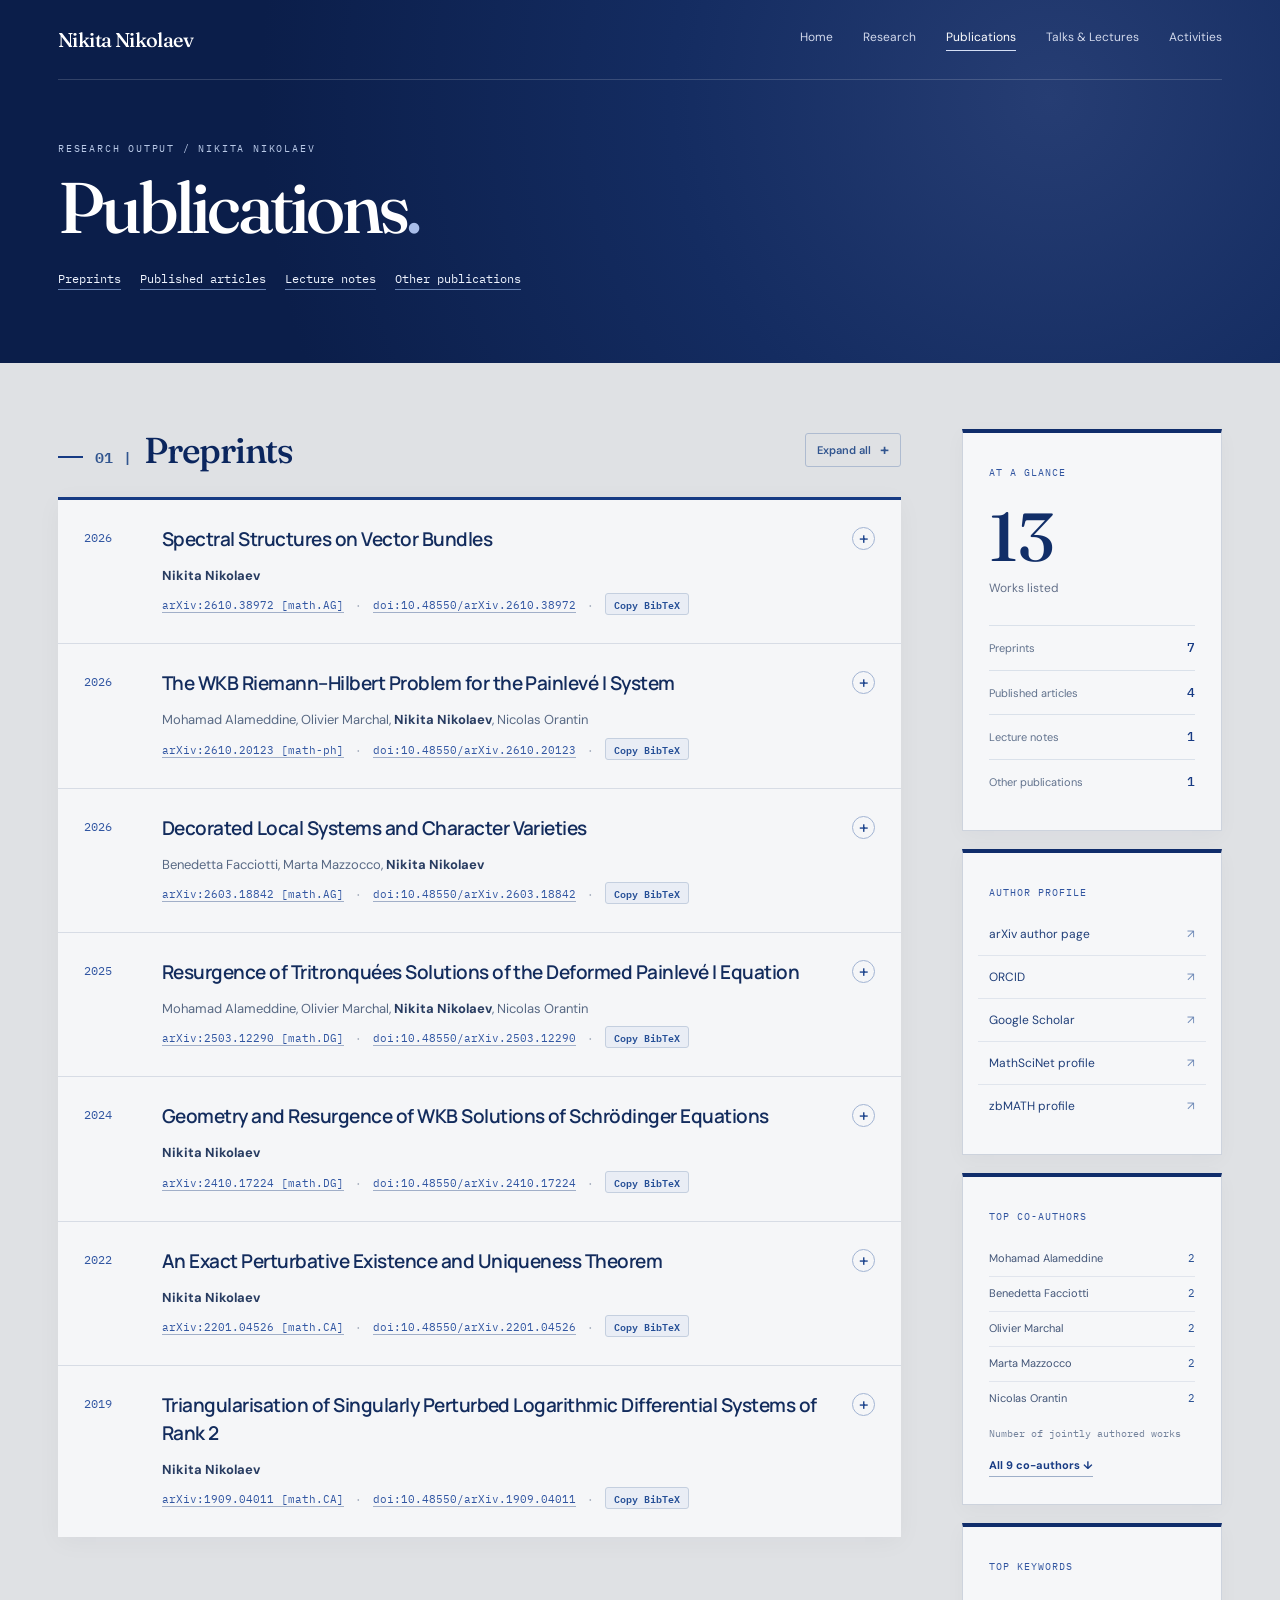
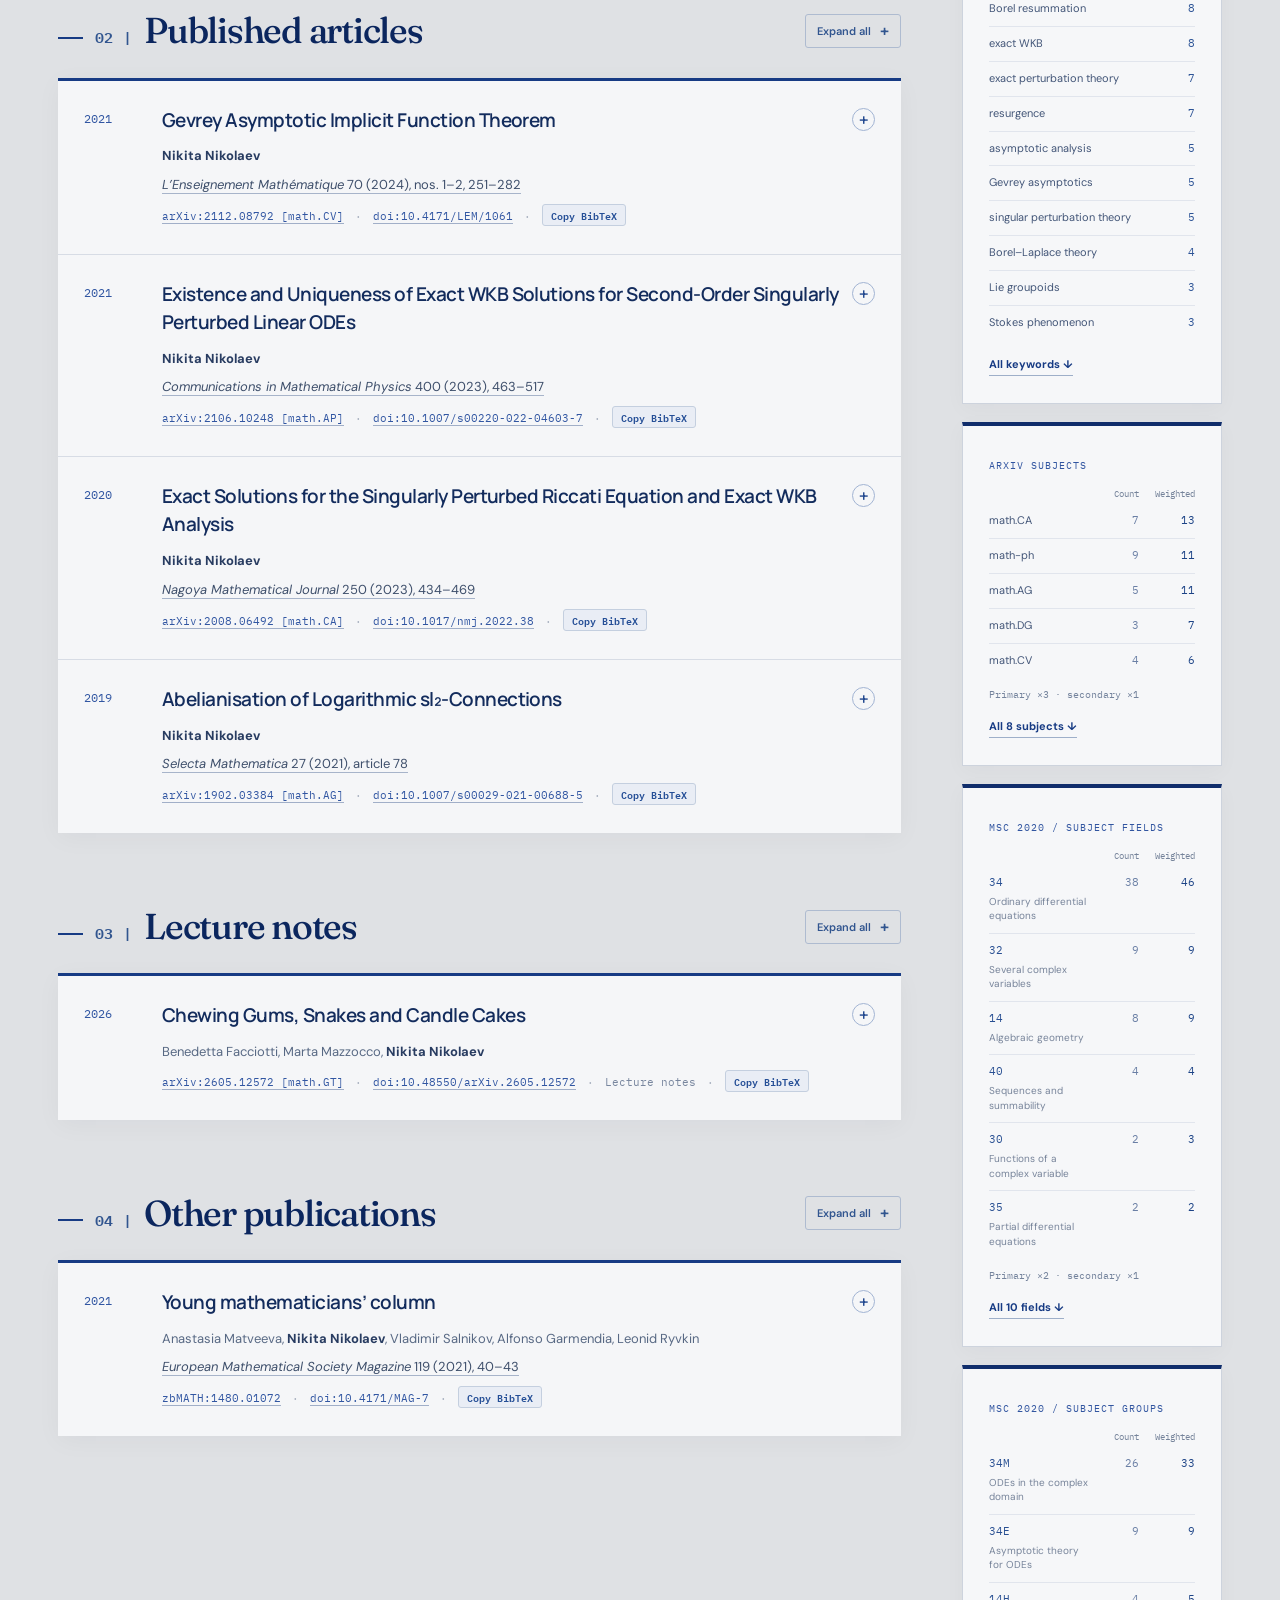
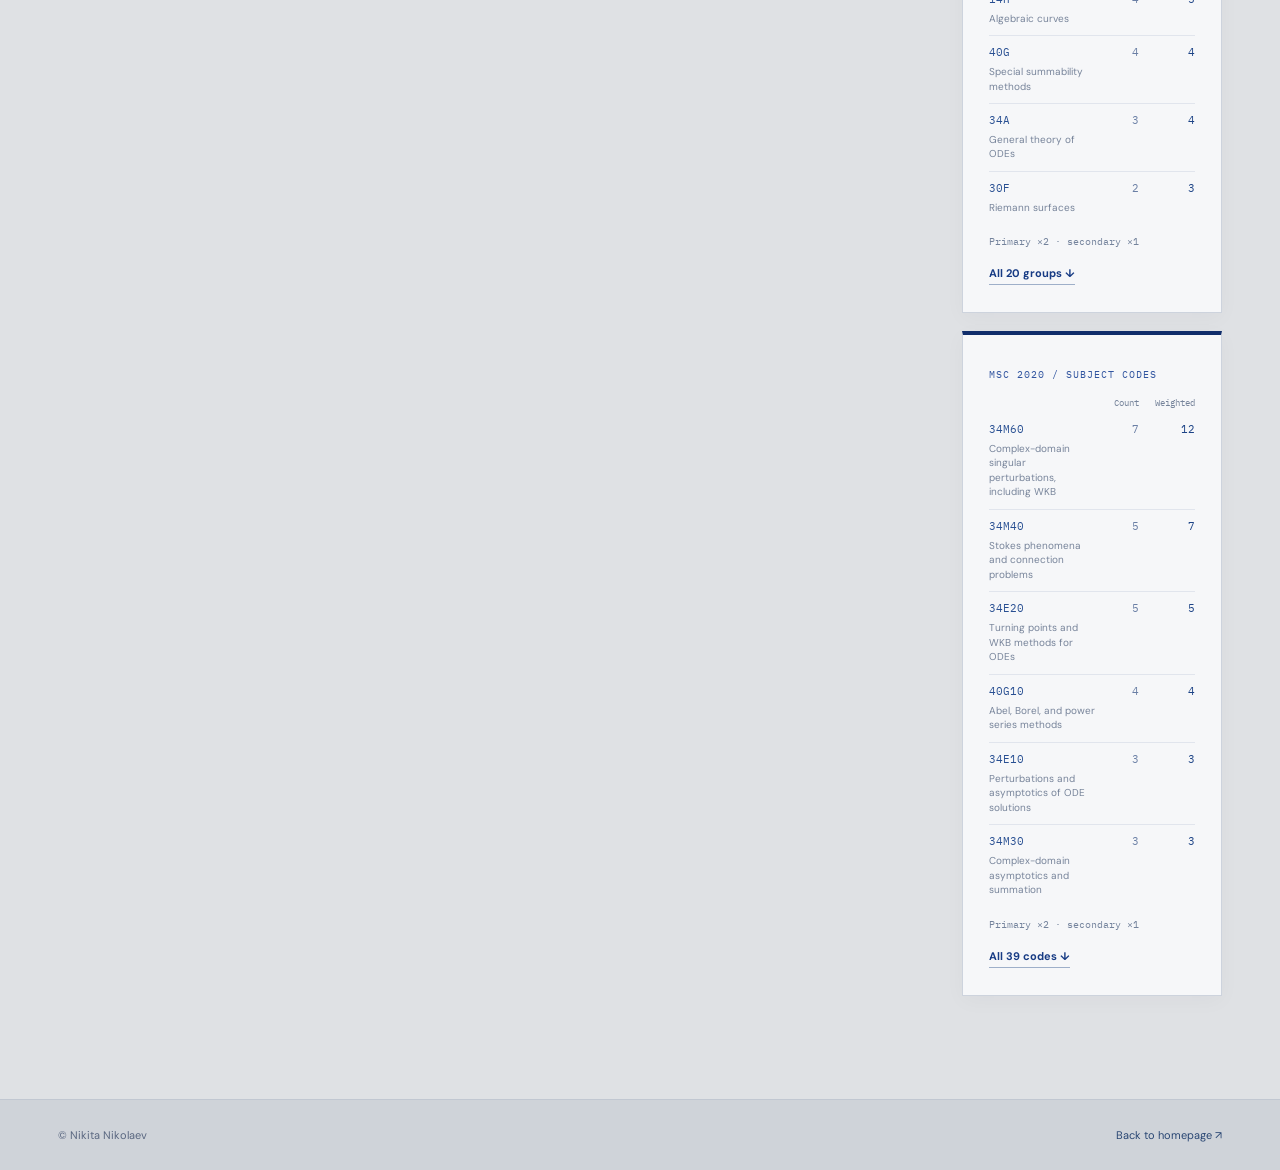
==== publications.html @ dee27b9a "Publish academic website" ====
<!doctype html>
<html lang="en">
<head>
  <meta charset="utf-8">
  <meta name="viewport" content="width=device-width, initial-scale=1">
  <meta name="color-scheme" content="light">
  <title>Publications — Nikita Nikolaev</title>
  <meta name="description" content="Published articles, research preprints, and lecture notes by Nikita Nikolaev, mathematician at the University of Edinburgh.">
  <link rel="preconnect" href="https://fonts.googleapis.com">
  <link rel="preconnect" href="https://fonts.gstatic.com" crossorigin>
  <link href="https://fonts.googleapis.com/css2?family=DM+Sans:wght@400;500;600;700&family=Fraunces:opsz,wght@9..144,400;9..144,500;9..144,600&family=IBM+Plex+Mono:wght@400;500;700&family=Manrope:wght@400;500;600;700;800&display=swap" rel="stylesheet">
  <link rel="stylesheet" href="style.css">
</head>
<body>
  <main class="concept hybrid">
    <div class="d-top">
      <div class="d-container">
        <header class="d-header">
          <a class="d-wordmark" href="index.html">Nikita Nikolaev</a>
          <nav aria-label="Main navigation">
            <a href="index.html">Home</a>
            <a href="research.html">Research</a>
            <a href="publications.html" aria-current="page">Publications</a>
            <a href="talks.html">Talks &amp; Lectures</a>
            <a href="activities.html">Activities</a>
          </nav>
        </header>
        <section class="d-page-hero" aria-labelledby="pub-title">
          <p class="d-overline">RESEARCH OUTPUT / NIKITA NIKOLAEV</p>
          <h1 id="pub-title">Publications<span class="d-period">.</span></h1>
          <nav class="d-pub-toc" aria-label="Publications page contents">
            <a href="#preprints">Preprints</a>
            <a href="#journal-articles">Published articles</a>
            <a href="#lecture-notes">Lecture notes</a>
            <a href="#other-publications">Other publications</a>
          </nav>
        </section>
      </div>
    </div>

    <div class="d-container d-pub-layout">
      <div class="d-pub-main">
        <section class="d-pub-section" id="preprints" aria-labelledby="preprints-title">
          <div class="d-pub-heading-row"><h2 class="d-section-label d-title-label" id="preprints-title"><span class="d-title-index">01 |</span><span class="d-title-name">Preprints</span></h2><button type="button" class="d-pub-expand-all" aria-expanded="false">Expand all <span aria-hidden="true">+</span></button></div>
          <div class="d-pub-list">
            <article class="d-pub-entry">
              <time datetime="2026">2026</time>
              <div>
                <h3><button type="button" class="d-pub-title-toggle" aria-expanded="false" aria-controls="pub-2610-38972">Spectral Structures on Vector Bundles <span class="d-pub-toggle-icon" aria-hidden="true">+</span></button></h3>
                <p class="d-pub-authors"><strong>Nikita Nikolaev</strong></p>
                <p class="d-pub-meta"><a href="https://arxiv.org/abs/2610.38972" target="_blank" rel="noopener noreferrer">arXiv:2610.38972 [math.AG]</a> <span class="d-pub-sep">·</span> <a href="https://doi.org/10.48550/arXiv.2610.38972" target="_blank" rel="noopener noreferrer">doi:10.48550/arXiv.2610.38972</a></p>
                <div class="d-pub-disclosure-body" id="pub-2610-38972" hidden>
                  <p>This paper develops an intrinsic moduli theory of spectral structures on holomorphic vector bundles, relating them to pushforwards of line bundles along finite covers. It identifies their analytic moduli stack with a universal relative Picard stack and proves local existence of smooth spectral presentations in families. It also compares spectral structures with regular Higgs bundles and gives examples that do not arise from any Higgs field.</p>
                  <div class="d-pub-keywords"><span class="d-pub-keywords-label">Keywords</span>
                    <ul class="d-pub-keywords-list"><li>spectral structures</li><li>holomorphic vector bundles</li><li>spectral curves</li><li>spectral data</li><li>finite flat covers</li><li>spectral correspondence</li><li>Higgs bundles</li><li>analytic moduli stacks</li><li>relative Picard stacks</li><li>finite sheaf-module correspondence</li></ul>
                  </div>
                  <div class="d-pub-keywords d-pub-msc"><span class="d-pub-keywords-label">MSC 2020</span><ul class="d-pub-keywords-list d-pub-msc-list"><li>14H60</li><li>32G13</li><li>14D23</li><li>14H30</li><li>32L05</li><li>32C25</li></ul></div>
                </div>
              </div>
            </article>
            <article class="d-pub-entry">
              <time datetime="2026">2026</time>
              <div>
                <h3><button type="button" class="d-pub-title-toggle" aria-expanded="false" aria-controls="pub-2610-20123">The WKB Riemann–Hilbert Problem for the Painlevé I System <span class="d-pub-toggle-icon" aria-hidden="true">+</span></button></h3>
                <p class="d-pub-authors">Mohamad Alameddine, Olivier Marchal, <strong>Nikita Nikolaev</strong>, Nicolas Orantin</p>
                <p class="d-pub-meta"><a href="https://arxiv.org/abs/2610.20123" target="_blank" rel="noopener noreferrer">arXiv:2610.20123 [math-ph]</a> <span class="d-pub-sep">·</span> <a href="https://doi.org/10.48550/arXiv.2610.20123" target="_blank" rel="noopener noreferrer">doi:10.48550/arXiv.2610.20123</a></p>
                <div class="d-pub-disclosure-body" id="pub-2610-20123" hidden>
                  <p>This paper constructs exact WKB solutions for the Painlevé I system and uses them to solve its direct monodromy problem and formulate a normalised Riemann–Hilbert problem. The resulting Borel-summed solutions are identified with the five rotated tritronquée solutions.</p>
                  <div class="d-pub-keywords"><span class="d-pub-keywords-label">Keywords</span>
                    <ul class="d-pub-keywords-list"><li>Exact WKB method</li><li>Painlevé equations</li><li>Borel resummation</li><li>isomonodromic deformations</li><li>Stokes phenomenon</li><li>Riemann–Hilbert problems</li></ul>
                  </div>
                  <div class="d-pub-keywords d-pub-msc"><span class="d-pub-keywords-label">MSC 2020</span><ul class="d-pub-keywords-list d-pub-msc-list"><li>34M40</li><li>34M55</li><li>34M60</li><li>34M56</li><li>35Q15</li><li>34M30</li></ul></div>
                </div>
              </div>
            </article>
            <article class="d-pub-entry">
              <time datetime="2026">2026</time>
              <div>
                <h3><button type="button" class="d-pub-title-toggle" aria-expanded="false" aria-controls="pub-2603-18842">Decorated Local Systems and Character Varieties <span class="d-pub-toggle-icon" aria-hidden="true">+</span></button></h3>
                <p class="d-pub-authors">Benedetta Facciotti, Marta Mazzocco, <strong>Nikita Nikolaev</strong></p>
                <p class="d-pub-meta"><a href="https://arxiv.org/abs/2603.18842" target="_blank" rel="noopener noreferrer">arXiv:2603.18842 [math.AG]</a> <span class="d-pub-sep">·</span> <a href="https://doi.org/10.48550/arXiv.2603.18842" target="_blank" rel="noopener noreferrer">doi:10.48550/arXiv.2603.18842</a></p>
                <div class="d-pub-disclosure-body" id="pub-2603-18842" hidden>
                  <p>The authors develop a categorical framework for decorated Betti moduli spaces, including boundary markings that encode irregular singularities. The framework is designed to clarify the relationship between descriptions using local systems, groupoid representations, character varieties, and monodromy data.</p>
                  <div class="d-pub-keywords"><span class="d-pub-keywords-label">Keywords</span>
                    <ul class="d-pub-keywords-list"><li>local systems</li><li>character varieties</li><li>moduli spaces</li><li>groupoids</li><li>Lie groupoids</li><li>marked surfaces</li><li>filtered local systems</li><li>framed local systems</li><li>decorated local systems</li><li>flag variety</li><li>representation variety</li><li>holonomy</li><li>monodromy</li></ul>
                  </div>
                  <div class="d-pub-keywords d-pub-msc"><span class="d-pub-keywords-label">MSC 2020</span><ul class="d-pub-keywords-list d-pub-msc-list"><li>34M40</li><li>32G34</li><li>14D20</li><li>14D23</li><li>14H30</li><li>32S40</li></ul></div>
                </div>
              </div>
            </article>
            <article class="d-pub-entry">
              <time datetime="2025">2025</time>
              <div>
                <h3><button type="button" class="d-pub-title-toggle" aria-expanded="false" aria-controls="pub-2503-12290">Resurgence of Tritronquées Solutions of the Deformed Painlevé I Equation <span class="d-pub-toggle-icon" aria-hidden="true">+</span></button></h3>
                <p class="d-pub-authors">Mohamad Alameddine, Olivier Marchal, <strong>Nikita Nikolaev</strong>, Nicolas Orantin</p>
                <p class="d-pub-meta"><a href="https://arxiv.org/abs/2503.12290" target="_blank" rel="noopener noreferrer">arXiv:2503.12290 [math.DG]</a> <span class="d-pub-sep">·</span> <a href="https://doi.org/10.48550/arXiv.2503.12290" target="_blank" rel="noopener noreferrer">doi:10.48550/arXiv.2503.12290</a></p>
                <div class="d-pub-disclosure-body" id="pub-2503-12290" hidden>
                  <p>This work proves that the formal perturbative solution of the deformed Painlevé I equation is resurgent. It describes the geometry of the associated Borel transform through a surface related to the Fermat quintic, revealing the locations of its Borel singularities and Stokes directions.</p>
                  <div class="d-pub-keywords"><span class="d-pub-keywords-label">Keywords</span>
                    <ul class="d-pub-keywords-list"><li>Painlevé equations</li><li>Borel resummation</li><li>Stokes phenomenon</li><li>analytic continuation</li><li>complex flows</li><li>Lie groupoids</li><li>resurgence</li><li>exact asymptotics</li><li>exact perturbation theory</li></ul>
                  </div>
                  <div class="d-pub-keywords d-pub-msc"><span class="d-pub-keywords-label">MSC 2020</span><ul class="d-pub-keywords-list d-pub-msc-list"><li>34A26</li><li>34M40</li><li>34M55</li><li>34M04</li><li>34M25</li></ul></div>
                </div>
              </div>
            </article>
            <article class="d-pub-entry">
              <time datetime="2024">2024</time>
              <div>
                <h3><button type="button" class="d-pub-title-toggle" aria-expanded="false" aria-controls="pub-2410-17224">Geometry and Resurgence of WKB Solutions of Schrödinger Equations <span class="d-pub-toggle-icon" aria-hidden="true">+</span></button></h3>
                <p class="d-pub-authors"><strong>Nikita Nikolaev</strong></p>
                <p class="d-pub-meta"><a href="https://arxiv.org/abs/2410.17224" target="_blank" rel="noopener noreferrer">arXiv:2410.17224 [math.DG]</a> <span class="d-pub-sep">·</span> <a href="https://doi.org/10.48550/arXiv.2410.17224" target="_blank" rel="noopener noreferrer">doi:10.48550/arXiv.2410.17224</a></p>
                <div class="d-pub-disclosure-body" id="pub-2410-17224" hidden>
                  <p>A geometric proof of the resurgence of formal WKB solutions to Schrödinger equations on Riemann surfaces. Using meromorphic vector-field flows, holomorphic Lie groupoids, and spectral curves, the paper describes the geometry of the Borel plane, its singularities, and Stokes rays.</p>
                  <div class="d-pub-keywords"><span class="d-pub-keywords-label">Keywords</span>
                    <ul class="d-pub-keywords-list"><li>resurgence</li><li>quantum resurgence</li><li>exact WKB method</li><li>exact perturbation theory</li><li>Borel resummation</li><li>Stokes phenomenon</li><li>spectral curves</li><li>quadratic differentials</li><li>complex flows</li><li>endless analytic continuation</li><li>Lie groupoids</li></ul>
                  </div>
                  <div class="d-pub-keywords d-pub-msc"><span class="d-pub-keywords-label">MSC 2020</span><ul class="d-pub-keywords-list d-pub-msc-list"><li>34M60</li><li>34M40</li><li>34M30</li><li>34M35</li><li>34E20</li><li>30F20</li><li>32M25</li><li>32S65</li></ul></div>
                </div>
              </div>
            </article>
            <article class="d-pub-entry">
              <time datetime="2022">2022</time>
              <div>
                <h3><button type="button" class="d-pub-title-toggle" aria-expanded="false" aria-controls="pub-2201-04526">An Exact Perturbative Existence and Uniqueness Theorem <span class="d-pub-toggle-icon" aria-hidden="true">+</span></button></h3>
                <p class="d-pub-authors"><strong>Nikita Nikolaev</strong></p>
                <p class="d-pub-meta"><a href="https://arxiv.org/abs/2201.04526" target="_blank" rel="noopener noreferrer">arXiv:2201.04526 [math.CA]</a> <span class="d-pub-sep">·</span> <a href="https://doi.org/10.48550/arXiv.2201.04526" target="_blank" rel="noopener noreferrer">doi:10.48550/arXiv.2201.04526</a></p>
                <div class="d-pub-disclosure-body" id="pub-2201-04526" hidden>
                  <p>An existence-and-uniqueness theorem for holomorphic solutions of singularly perturbed nonlinear differential systems with prescribed asymptotic expansions. Under a geometric condition on the linearisation, the exact solutions arise as Borel sums of formal perturbative series.</p>
                  <div class="d-pub-keywords"><span class="d-pub-keywords-label">Keywords</span>
                    <ul class="d-pub-keywords-list"><li>exact perturbation theory</li><li>singular perturbation theory</li><li>Borel resummation</li><li>Borel-Laplace theory</li><li>asymptotic analysis</li><li>Gevrey asymptotics</li><li>nonlinear ODEs</li><li>existence and uniqueness</li><li>nonlinear systems</li></ul>
                  </div>
                  <div class="d-pub-keywords d-pub-msc"><span class="d-pub-keywords-label">MSC 2020</span><ul class="d-pub-keywords-list d-pub-msc-list"><li>34M60</li><li>34M04</li><li>34M30</li><li>34E15</li><li>34E20</li><li>34A12</li><li>34A34</li></ul></div>
                </div>
              </div>
            </article>
            <article class="d-pub-entry">
              <time datetime="2019">2019</time>
              <div>
                <h3><button type="button" class="d-pub-title-toggle" aria-expanded="false" aria-controls="pub-1909-04011">Triangularisation of Singularly Perturbed Logarithmic Differential Systems of Rank 2 <span class="d-pub-toggle-icon" aria-hidden="true">+</span></button></h3>
                <p class="d-pub-authors"><strong>Nikita Nikolaev</strong></p>
                <p class="d-pub-meta"><a href="https://arxiv.org/abs/1909.04011" target="_blank" rel="noopener noreferrer">arXiv:1909.04011 [math.CA]</a> <span class="d-pub-sep">·</span> <a href="https://doi.org/10.48550/arXiv.1909.04011" target="_blank" rel="noopener noreferrer">doi:10.48550/arXiv.1909.04011</a></p>
                <div class="d-pub-disclosure-body" id="pub-1909-04011" hidden>
                  <p>The paper establishes an upper-triangular normal form for certain singularly perturbed rank-two logarithmic differential systems, using gauge transformations compatible with Gevrey asymptotics. It also constructs families of Levelt filtrations whose limits recover relevant eigenspace decompositions.</p>
                  <div class="d-pub-keywords"><span class="d-pub-keywords-label">Keywords</span>
                    <ul class="d-pub-keywords-list"><li>singular perturbation theory</li><li>exact perturbation theory</li><li>Borel summation</li><li>singular differential systems</li><li>ordinary differential equations</li><li>Levelt filtration</li><li>asymptotic analysis</li><li>Gevrey asymptotics</li><li>resurgence</li></ul>
                  </div>
                  <div class="d-pub-keywords d-pub-msc"><span class="d-pub-keywords-label">MSC 2020</span><ul class="d-pub-keywords-list d-pub-msc-list"><li>34M60</li><li>34E10</li><li>34E20</li><li>40G10</li></ul></div>
                </div>
              </div>
            </article>
          </div>
        </section>

        <section class="d-pub-section d-pub-journals" id="journal-articles" aria-labelledby="journal-title">
          <div class="d-pub-heading-row"><h2 class="d-section-label d-title-label" id="journal-title"><span class="d-title-index">02 |</span><span class="d-title-name">Published articles</span></h2><button type="button" class="d-pub-expand-all" aria-expanded="false">Expand all <span aria-hidden="true">+</span></button></div>
          <div class="d-pub-list">
            <article class="d-pub-entry">
              <time datetime="2021">2021</time>
              <div>
                <h3><button type="button" class="d-pub-title-toggle" aria-expanded="false" aria-controls="pub-2112-08792">Gevrey Asymptotic Implicit Function Theorem <span class="d-pub-toggle-icon" aria-hidden="true">+</span></button></h3>
                <p class="d-pub-authors"><strong>Nikita Nikolaev</strong></p>
                <p class="d-pub-venue"><a href="https://doi.org/10.4171/LEM/1061" target="_blank" rel="noopener noreferrer"><em>L’Enseignement Mathématique</em> 70 (2024), nos. 1–2, 251–282</a></p>
                <p class="d-pub-meta"><a href="https://arxiv.org/abs/2112.08792" target="_blank" rel="noopener noreferrer">arXiv:2112.08792 [math.CV]</a> <span class="d-pub-sep">·</span> <a href="https://doi.org/10.4171/LEM/1061" target="_blank" rel="noopener noreferrer">doi:10.4171/LEM/1061</a></p>
                <div class="d-pub-disclosure-body" id="pub-2112-08792" hidden>
                  <p>An implicit function theorem for families with Gevrey asymptotics. The implicitly defined formal solution is shown to be Borel summable, and the theorem is applied to asymptotic diagonalisation and Jordan decomposition of holomorphic matrix families.</p>
                  <div class="d-pub-keywords"><span class="d-pub-keywords-label">Keywords</span>
                    <ul class="d-pub-keywords-list"><li>exact perturbation theory</li><li>singular perturbation theory</li><li>Borel summation</li><li>Borel-Laplace theory</li><li>asymptotic analysis</li><li>Gevrey asymptotics</li><li>resurgence</li><li>exact WKB analysis</li></ul>
                  </div>
                  <div class="d-pub-keywords d-pub-msc"><span class="d-pub-keywords-label">MSC 2020</span><ul class="d-pub-keywords-list d-pub-msc-list"><li>58C15</li><li>32A05</li><li>40G10</li><li>35C10</li></ul></div>
                </div>
              </div>
            </article>
            <article class="d-pub-entry">
              <time datetime="2021">2021</time>
              <div>
                <h3><button type="button" class="d-pub-title-toggle" aria-expanded="false" aria-controls="pub-2106-10248">Existence and Uniqueness of Exact WKB Solutions for Second-Order Singularly Perturbed Linear ODEs <span class="d-pub-toggle-icon" aria-hidden="true">+</span></button></h3>
                <p class="d-pub-authors"><strong>Nikita Nikolaev</strong></p>
                <p class="d-pub-venue"><a href="https://doi.org/10.1007/s00220-022-04603-7" target="_blank" rel="noopener noreferrer"><em>Communications in Mathematical Physics</em> 400 (2023), 463–517</a></p>
                <p class="d-pub-meta"><a href="https://arxiv.org/abs/2106.10248" target="_blank" rel="noopener noreferrer">arXiv:2106.10248 [math.AP]</a> <span class="d-pub-sep">·</span> <a href="https://doi.org/10.1007/s00220-022-04603-7" target="_blank" rel="noopener noreferrer">doi:10.1007/s00220-022-04603-7</a></p>
                <div class="d-pub-disclosure-body" id="pub-2106-10248" hidden>
                  <p>This paper proves existence and uniqueness for exact WKB solutions of a broad class of second-order linear differential equations in the complex domain, including generic and closed WKB trajectories. The results also establish Borel summability in a substantial class of examples and give an explicit description of the Borel transform.</p>
                  <div class="d-pub-keywords"><span class="d-pub-keywords-label">Keywords</span>
                    <ul class="d-pub-keywords-list"><li>exact WKB analysis</li><li>exact WKB method</li><li>linear ODEs</li><li>Schrödinger equation</li><li>singular perturbation theory</li><li>exact perturbation theory</li><li>Borel resummation</li><li>Borel-Laplace theory</li><li>asymptotic analysis</li><li>exponential asymptotics</li><li>Gevrey asymptotics</li><li>resurgence</li></ul>
                  </div>
                  <div class="d-pub-keywords d-pub-msc"><span class="d-pub-keywords-label">MSC 2020</span><ul class="d-pub-keywords-list d-pub-msc-list"><li>34M60</li><li>34E10</li><li>34E20</li><li>40G10</li><li>34M03</li><li>34M25</li></ul></div>
                </div>
              </div>
            </article>
            <article class="d-pub-entry">
              <time datetime="2020">2020</time>
              <div>
                <h3><button type="button" class="d-pub-title-toggle" aria-expanded="false" aria-controls="pub-2008-06492">Exact Solutions for the Singularly Perturbed Riccati Equation and Exact WKB Analysis <span class="d-pub-toggle-icon" aria-hidden="true">+</span></button></h3>
                <p class="d-pub-authors"><strong>Nikita Nikolaev</strong></p>
                <p class="d-pub-venue"><a href="https://doi.org/10.1017/nmj.2022.38" target="_blank" rel="noopener noreferrer"><em>Nagoya Mathematical Journal</em> 250 (2023), 434–469</a></p>
                <p class="d-pub-meta"><a href="https://arxiv.org/abs/2008.06492" target="_blank" rel="noopener noreferrer">arXiv:2008.06492 [math.CA]</a> <span class="d-pub-sep">·</span> <a href="https://doi.org/10.1017/nmj.2022.38" target="_blank" rel="noopener noreferrer">doi:10.1017/nmj.2022.38</a></p>
                <div class="d-pub-disclosure-body" id="pub-2008-06492" hidden>
                  <p>Using Borel–Laplace summation, the paper constructs unique exact solutions of singularly perturbed Riccati equations with prescribed asymptotics. An application gives exact WKB solutions for one-dimensional complex Schrödinger equations with rational potentials.</p>
                  <div class="d-pub-keywords"><span class="d-pub-keywords-label">Keywords</span>
                    <ul class="d-pub-keywords-list"><li>exact perturbation theory</li><li>singular perturbation theory</li><li>Borel summation</li><li>Borel-Laplace theory</li><li>asymptotic analysis</li><li>Gevrey asymptotics</li><li>resurgence</li><li>exact WKB analysis</li><li>exact WKB method</li><li>nonlinear ODEs</li><li>Riccati equation</li><li>Schrödinger equation</li></ul>
                  </div>
                  <div class="d-pub-keywords d-pub-msc"><span class="d-pub-keywords-label">MSC 2020</span><ul class="d-pub-keywords-list d-pub-msc-list"><li>34M60</li><li>34E10</li><li>34E20</li><li>40G10</li></ul></div>
                </div>
              </div>
            </article>
            <article class="d-pub-entry">
              <time datetime="2019">2019</time>
              <div>
                <h3><button type="button" class="d-pub-title-toggle" aria-expanded="false" aria-controls="pub-1902-03384">Abelianisation of Logarithmic <span class="d-math">sl₂</span>-Connections <span class="d-pub-toggle-icon" aria-hidden="true">+</span></button></h3>
                <p class="d-pub-authors"><strong>Nikita Nikolaev</strong></p>
                <p class="d-pub-venue"><a href="https://doi.org/10.1007/s00029-021-00688-5" target="_blank" rel="noopener noreferrer"><em>Selecta Mathematica</em> 27 (2021), article 78</a></p>
                <p class="d-pub-meta"><a href="https://arxiv.org/abs/1902.03384" target="_blank" rel="noopener noreferrer">arXiv:1902.03384 [math.AG]</a> <span class="d-pub-sep">·</span> <a href="https://doi.org/10.1007/s00029-021-00688-5" target="_blank" rel="noopener noreferrer">doi:10.1007/s00029-021-00688-5</a></p>
                <div class="d-pub-disclosure-body" id="pub-1902-03384" hidden>
                  <p>A functorial abelianisation correspondence between certain logarithmic sl₂-connections on a complex curve and abelian connections on an associated spectral double cover. The inverse equivalence is constructed using a canonical cocycle of automorphisms of the direct-image functor.</p>
                  <div class="d-pub-keywords"><span class="d-pub-keywords-label">Keywords</span>
                    <ul class="d-pub-keywords-list"><li>meromorphic connections</li><li>spectral curves</li><li>spectral networks</li><li>Stokes graph</li><li>exact WKB</li><li>abelianisation</li><li>Levelt filtrations</li><li>singular differential equations</li><li>Higgs bundles</li><li>local systems</li></ul>
                  </div>
                  <div class="d-pub-keywords d-pub-msc"><span class="d-pub-keywords-label">MSC 2020</span><ul class="d-pub-keywords-list d-pub-msc-list"><li>53C05</li><li>34M03</li><li>34M35</li><li>34M40</li><li>34M60</li></ul></div>
                </div>
              </div>
            </article>
          </div>
        </section>

        <section class="d-pub-section d-pub-journals" id="lecture-notes" aria-labelledby="lecture-notes-title">
          <div class="d-pub-heading-row"><h2 class="d-section-label d-title-label" id="lecture-notes-title"><span class="d-title-index">03 |</span><span class="d-title-name">Lecture notes</span></h2><button type="button" class="d-pub-expand-all" aria-expanded="false">Expand all <span aria-hidden="true">+</span></button></div>
          <div class="d-pub-list">
            <article class="d-pub-entry">
              <time datetime="2026">2026</time>
              <div>
                <h3><button type="button" class="d-pub-title-toggle" aria-expanded="false" aria-controls="pub-2605-12572">Chewing Gums, Snakes and Candle Cakes <span class="d-pub-toggle-icon" aria-hidden="true">+</span></button></h3>
                <p class="d-pub-authors">Benedetta Facciotti, Marta Mazzocco, <strong>Nikita Nikolaev</strong></p>
                <p class="d-pub-meta"><a href="https://arxiv.org/abs/2605.12572" target="_blank" rel="noopener noreferrer">arXiv:2605.12572 [math.GT]</a> <span class="d-pub-sep">·</span> <a href="https://doi.org/10.48550/arXiv.2605.12572" target="_blank" rel="noopener noreferrer">doi:10.48550/arXiv.2605.12572</a> <span class="d-pub-sep">·</span> Lecture notes</p>
                <div class="d-pub-disclosure-body" id="pub-2605-12572" hidden>
                  <p>These lecture notes explore higher Teichmüller spaces using concrete geometric constructions. They explain the chewing-gum degeneration of bordered surfaces and connect it with Fock–Goncharov snake calculus and amalgamation.</p>
                  <div class="d-pub-keywords"><span class="d-pub-keywords-label">Keywords</span>
                    <ul class="d-pub-keywords-list"><li>Riemann surfaces with marked boundary</li><li>Shear coordinates</li><li>Higher Teichmüller theory</li><li>Fock–Goncharov coordinates</li></ul>
                  </div>
                  <div class="d-pub-keywords d-pub-msc"><span class="d-pub-keywords-label">MSC 2020</span><ul class="d-pub-keywords-list d-pub-msc-list"><li>30F60</li><li>32G15</li><li>57K20</li><li>14H10</li><li>14M35</li></ul></div>
                </div>
              </div>
            </article>
          </div>
        </section>

        <section class="d-pub-section d-pub-journals" id="other-publications" aria-labelledby="other-title">
          <div class="d-pub-heading-row"><h2 class="d-section-label d-title-label" id="other-title"><span class="d-title-index">04 |</span><span class="d-title-name">Other publications</span></h2><button type="button" class="d-pub-expand-all" aria-expanded="false">Expand all <span aria-hidden="true">+</span></button></div>
          <div class="d-pub-list">
            <article class="d-pub-entry">
              <time datetime="2021">2021</time>
              <div>
                <h3><button type="button" class="d-pub-title-toggle" aria-expanded="false" aria-controls="pub-zbl-1480-01072">Young mathematicians’ column <span class="d-pub-toggle-icon" aria-hidden="true">+</span></button></h3>
                <p class="d-pub-authors">Anastasia Matveeva, <strong>Nikita Nikolaev</strong>, Vladimir Salnikov, Alfonso Garmendia, Leonid Ryvkin</p>
                <p class="d-pub-venue"><a href="https://doi.org/10.4171/MAG-7" target="_blank" rel="noopener noreferrer"><em>European Mathematical Society Magazine</em> 119 (2021), 40–43</a></p>
                <p class="d-pub-meta"><a href="https://zbmath.org/1480.01072" target="_blank" rel="noopener noreferrer">zbMATH:1480.01072</a> <span class="d-pub-sep">·</span> <a href="https://doi.org/10.4171/MAG-7" target="_blank" rel="noopener noreferrer">doi:10.4171/MAG-7</a></p>
                <div class="d-pub-disclosure-body" id="pub-zbl-1480-01072" hidden>
                  <p>A jointly authored magazine contribution appearing in the European Mathematical Society’s “Young mathematicians’ column”.</p>
                  <div class="d-pub-keywords d-pub-msc"><span class="d-pub-keywords-label">MSC 2020</span><ul class="d-pub-keywords-list d-pub-msc-list"><li>01A80</li></ul></div>
                </div>
              </div>
            </article>
          </div>
        </section>
      </div>

      <aside class="d-pub-aside" aria-label="Publication links">
        <div class="d-aside-panel d-pub-summary">
          <span class="d-panel-label">AT A GLANCE</span>
          <strong class="d-pub-count">13</strong>
          <p>Works listed</p>
          <a class="d-pub-breakdown" href="#preprints"><span>Preprints</span><strong>7</strong></a>
          <a class="d-pub-breakdown" href="#journal-articles"><span>Published articles</span><strong>4</strong></a>
          <a class="d-pub-breakdown" href="#lecture-notes"><span>Lecture notes</span><strong>1</strong></a>
          <a class="d-pub-breakdown" href="#other-publications"><span>Other publications</span><strong>1</strong></a>
        </div>
        <div class="d-aside-panel d-pub-profile-links">
          <span class="d-panel-label">AUTHOR PROFILE</span>
          <a href="https://arxiv.org/a/nikolaev_n_1.html" target="_blank" rel="noopener noreferrer">arXiv author page <span>↗</span></a>
          <a href="https://orcid.org/0000-0002-7042-0479" target="_blank" rel="noopener noreferrer">ORCID <span>↗</span></a>
          <a href="https://scholar.google.com/citations?user=R0WX6WAAAAAJ" target="_blank" rel="noopener noreferrer">Google Scholar <span>↗</span></a>
          <a href="https://mathscinet.ams.org/mathscinet/MRAuthorID/1455011" target="_blank" rel="noopener noreferrer">MathSciNet profile <span>↗</span></a>
          <a href="https://zbmath.org/authors/nikolaev.nikita" target="_blank" rel="noopener noreferrer">zbMATH profile <span>↗</span></a>
        </div>
        <div class="d-aside-panel d-pub-sidebar-index">
          <span class="d-panel-label">TOP CO-AUTHORS</span>
          <ol class="d-freq-list">
            <li><span>Mohamad Alameddine</span><strong>2</strong></li>
            <li><span>Benedetta Facciotti</span><strong>2</strong></li>
            <li><span>Olivier Marchal</span><strong>2</strong></li>
            <li><span>Marta Mazzocco</span><strong>2</strong></li>
            <li><span>Nicolas Orantin</span><strong>2</strong></li>
          </ol>
          <p class="d-freq-rule">Number of jointly authored works</p>
          <a class="d-index-link" href="research.html#coauthor-index">All 9 co-authors ↓</a>
        </div>
        <div class="d-aside-panel d-pub-sidebar-index">
          <span class="d-panel-label">TOP KEYWORDS</span>
          <ol class="d-freq-list">
            <li><span>Borel resummation</span><strong>8</strong></li><li><span>exact WKB</span><strong>8</strong></li>
            <li><span>exact perturbation theory</span><strong>7</strong></li><li><span>resurgence</span><strong>7</strong></li>
            <li><span>asymptotic analysis</span><strong>5</strong></li><li><span>Gevrey asymptotics</span><strong>5</strong></li>
            <li><span>singular perturbation theory</span><strong>5</strong></li><li><span>Borel–Laplace theory</span><strong>4</strong></li>
            <li><span>Lie groupoids</span><strong>3</strong></li><li><span>Stokes phenomenon</span><strong>3</strong></li>
          </ol>
          <a class="d-index-link" href="research.html#keyword-index">All keywords ↓</a>
        </div>
        <div class="d-aside-panel d-pub-sidebar-index">
          <span class="d-panel-label">ARXIV SUBJECTS</span>
<div class="d-freq-column-head"><span>Count</span><span>Weighted</span></div>
          <ol class="d-freq-list d-freq-dual">
            <li><span>math.CA</span><span class="d-freq-numbers"><span>7</span><strong>13</strong></span></li>
            <li><span>math-ph</span><span class="d-freq-numbers"><span>9</span><strong>11</strong></span></li>
            <li><span>math.AG</span><span class="d-freq-numbers"><span>5</span><strong>11</strong></span></li>
            <li><span>math.DG</span><span class="d-freq-numbers"><span>3</span><strong>7</strong></span></li>
            <li><span>math.CV</span><span class="d-freq-numbers"><span>4</span><strong>6</strong></span></li>
          </ol>
          <p class="d-freq-rule">Primary ×3 · secondary ×1</p>
          <a class="d-index-link" href="research.html#arxiv-index">All 8 subjects ↓</a>
        </div>
        <div class="d-aside-panel d-pub-sidebar-index">
          <span class="d-panel-label">MSC 2020 / SUBJECT FIELDS</span>
          <div class="d-freq-column-head"><span>Count</span><span>Weighted</span></div>
          <ol class="d-freq-list d-freq-dual">
            <li><span><code>34</code><small>Ordinary differential equations</small></span><span class="d-freq-numbers"><span>38</span><strong>46</strong></span></li>
            <li><span><code>32</code><small>Several complex variables</small></span><span class="d-freq-numbers"><span>9</span><strong>9</strong></span></li>
            <li><span><code>14</code><small>Algebraic geometry</small></span><span class="d-freq-numbers"><span>8</span><strong>9</strong></span></li>
            <li><span><code>40</code><small>Sequences and summability</small></span><span class="d-freq-numbers"><span>4</span><strong>4</strong></span></li>
            <li><span><code>30</code><small>Functions of a complex variable</small></span><span class="d-freq-numbers"><span>2</span><strong>3</strong></span></li>
            <li><span><code>35</code><small>Partial differential equations</small></span><span class="d-freq-numbers"><span>2</span><strong>2</strong></span></li>
          </ol>
          <p class="d-freq-rule">Primary ×2 · secondary ×1</p>
          <a class="d-index-link" href="research.html#msc-field-index">All 10 fields ↓</a>
        </div>
        <div class="d-aside-panel d-pub-sidebar-index">
          <span class="d-panel-label">MSC 2020 / SUBJECT GROUPS</span>
          <div class="d-freq-column-head"><span>Count</span><span>Weighted</span></div>
          <ol class="d-freq-list d-freq-dual">
            <li><span><code>34M</code><small>ODEs in the complex domain</small></span><span class="d-freq-numbers"><span>26</span><strong>33</strong></span></li>
            <li><span><code>34E</code><small>Asymptotic theory for ODEs</small></span><span class="d-freq-numbers"><span>9</span><strong>9</strong></span></li>
            <li><span><code>14H</code><small>Algebraic curves</small></span><span class="d-freq-numbers"><span>4</span><strong>5</strong></span></li>
            <li><span><code>40G</code><small>Special summability methods</small></span><span class="d-freq-numbers"><span>4</span><strong>4</strong></span></li>
            <li><span><code>34A</code><small>General theory of ODEs</small></span><span class="d-freq-numbers"><span>3</span><strong>4</strong></span></li>
            <li><span><code>30F</code><small>Riemann surfaces</small></span><span class="d-freq-numbers"><span>2</span><strong>3</strong></span></li>
          </ol>
          <p class="d-freq-rule">Primary ×2 · secondary ×1</p>
          <a class="d-index-link" href="research.html#msc-group-index">All 20 groups ↓</a>
        </div>
        <div class="d-aside-panel d-pub-sidebar-index">
          <span class="d-panel-label">MSC 2020 / SUBJECT CODES</span>
<div class="d-freq-column-head"><span>Count</span><span>Weighted</span></div>
          <ol class="d-freq-list d-freq-dual">
            <li><span><code>34M60</code><small>Complex-domain singular perturbations, including WKB</small></span><span class="d-freq-numbers"><span>7</span><strong>12</strong></span></li>
            <li><span><code>34M40</code><small>Stokes phenomena and connection problems</small></span><span class="d-freq-numbers"><span>5</span><strong>7</strong></span></li>
            <li><span><code>34E20</code><small>Turning points and WKB methods for ODEs</small></span><span class="d-freq-numbers"><span>5</span><strong>5</strong></span></li>
            <li><span><code>40G10</code><small>Abel, Borel, and power series methods</small></span><span class="d-freq-numbers"><span>4</span><strong>4</strong></span></li>
            <li><span><code>34E10</code><small>Perturbations and asymptotics of ODE solutions</small></span><span class="d-freq-numbers"><span>3</span><strong>3</strong></span></li>
            <li><span><code>34M30</code><small>Complex-domain asymptotics and summation</small></span><span class="d-freq-numbers"><span>3</span><strong>3</strong></span></li>
          </ol>
          <p class="d-freq-rule">Primary ×2 · secondary ×1</p>
          <a class="d-index-link" href="research.html#msc-index">All 39 codes ↓</a>
        </div>

      </aside>
    </div>

    <footer class="d-footer"><div class="d-container"><span>© Nikita Nikolaev</span><span><a href="index.html">Back to homepage ↗</a></span></div></footer>
  </main>
  <script>
    document.querySelectorAll('.d-pub-section').forEach((section) => {
      const titleButtons = [...section.querySelectorAll('.d-pub-title-toggle')];
      const expandAll = section.querySelector('.d-pub-expand-all');
      if (!expandAll || !titleButtons.length) return;

      expandAll.setAttribute('aria-controls', titleButtons.map((button) => button.getAttribute('aria-controls')).join(' '));

      const setExpanded = (button, expanded) => {
        const panel = document.getElementById(button.getAttribute('aria-controls'));
        if (!panel) return;
        button.setAttribute('aria-expanded', String(expanded));
        panel.hidden = !expanded;
        button.querySelector('.d-pub-toggle-icon').textContent = expanded ? '−' : '+';
      };

      const updateExpandAll = () => {
        const allExpanded = titleButtons.every((button) => button.getAttribute('aria-expanded') === 'true');
        const action = allExpanded ? 'Collapse all' : 'Expand all';
        expandAll.setAttribute('aria-expanded', String(allExpanded));
        expandAll.setAttribute('aria-label', `${action} ${section.querySelector('.d-title-name').textContent.toLowerCase()}`);
        expandAll.firstChild.textContent = `${action} `;
        expandAll.querySelector('span').textContent = allExpanded ? '−' : '+';
      };

      titleButtons.forEach((button) => button.addEventListener('click', () => {
        setExpanded(button, button.getAttribute('aria-expanded') !== 'true');
        updateExpandAll();
      }));

      expandAll.addEventListener('click', () => {
        const openAll = titleButtons.some((button) => button.getAttribute('aria-expanded') !== 'true');
        titleButtons.forEach((button) => setExpanded(button, openAll));
        updateExpandAll();
      });

      updateExpandAll();
    });

    document.querySelectorAll('.d-pub-msc-list li').forEach((item) => {
      const code = item.textContent.trim();
      if (!/^\d{2}[A-Z]\d{2}$/.test(code)) return;
      const link = document.createElement('a');
      link.href = `https://zbmath.org/classification/?q=cc%3A${encodeURIComponent(code)}`;
      link.target = '_blank';
      link.rel = 'noopener noreferrer';
      link.textContent = code;
      link.setAttribute('aria-label', `MSC ${code} on zbMATH`);
      item.replaceChildren(link);
    });
  </script>
  <script src="bibtex.js"></script>
</body>
</html>
---- style.css ----
:root { color-scheme: light; }
*, *::before, *::after { box-sizing: border-box; }
html { scroll-behavior: smooth; }
body { margin: 0; color: #20262b; background: #131921; font-family: 'DM Sans', Arial, sans-serif; -webkit-font-smoothing: antialiased; }
a { color: inherit; }
button { font: inherit; }
[hidden] { display: none !important; }
.concept { min-height: 100vh; }

/* Academic website: deep navy and cool grey, with a research-led layout and sidebar. */
.hybrid { background: #dfe1e4; color: #142442; font-family: 'DM Sans', Arial, sans-serif; }
.d-container { max-width: 1330px; padding: 0 58px; margin: 0 auto; }
.d-top { color: #fff; background: radial-gradient(circle at 82% 27%, #263d73 0%, #142c61 35%, #0b1e4a 73%); }
.d-header { display: flex; align-items: center; justify-content: space-between; min-height: 80px; gap: 22px; border-bottom: 1px solid #ffffff29; }
.d-wordmark { font: 500 20px 'Fraunces', Georgia, serif; letter-spacing: -.03em; text-decoration: none; }
.d-header nav { display: flex; gap: 30px; }
.d-header nav a { text-decoration: none; color: #d1d8eb; font-size: 12px; }
.d-header nav a:hover { color: #fff; }
.d-header nav a[aria-current="page"] { color: #fff; border-bottom: 1px solid #d5dff5; padding-bottom: 5px; }
.d-hero { display: grid; grid-template-columns: 285px minmax(0,1fr); align-items: center; gap: 70px; padding: 55px 0 60px; min-height: 385px; }
.d-portrait { width: 272px; height: 272px; border-radius: 50%; border: 6px solid #e8ebf1; overflow: hidden; background: #c9d4df; box-shadow: 0 18px 48px #050e2a5c; }
.d-portrait img { display: block; width: 100%; height: 100%; object-fit: cover; }
.d-overline { color: #b9c9e7; font: 10px 'IBM Plex Mono', monospace; letter-spacing: .18em; }
.d-identity h1 { font: 500 clamp(43px, 5vw, 66px)/1.1 'Fraunces', Georgia, serif; letter-spacing: -.05em; margin: 0 0 16px; color: #fff; }
.d-position { font: 500 23px 'Fraunces', Georgia, serif; margin: 0 0 12px; color: #eef2fa; }
.d-address { display: flex; flex-direction: column; gap: 4px; color: #c7d1e4; font-size: 13px; }
.d-email { display: inline-block; margin-top: 20px; color: #f2f6ff; text-decoration: none; border-bottom: 1px solid #b9c7e7; padding-bottom: 5px; font-size: 13px; font-weight: 600; }
.d-email:hover { color: white; border-color: white; }
.d-layout { display: grid; grid-template-columns: minmax(0,1fr) 293px; gap: 49px; padding-top: 57px; padding-bottom: 95px; }
.d-primary { min-width: 0; }
.d-section-label { display: flex; align-items: center; gap: 12px; font: 11px 'IBM Plex Mono', monospace; color: #173b84; letter-spacing: .13em; }
.d-section-label::before { content: ''; display: block; height: 2px; width: 24px; background: #173b84; }
.hybrid .d-section-label.d-title-label { align-items: baseline; gap: 12px; color: #0b265e; letter-spacing: normal; margin: 0 0 26px; }
.hybrid .d-section-label.d-title-label::before { flex: none; align-self: center; width: 25px; height: 2px; transform: translateY(7px); }
.d-title-label .d-title-index { flex: none; color: #31558f; font: 600 15px/1.3 'IBM Plex Mono', monospace; letter-spacing: .02em; white-space: nowrap; }
.d-title-label .d-title-name { color: #0b265e; font: 500 clamp(27px, 2.9vw, 36px)/1.2 'Fraunces', Georgia, serif; letter-spacing: -.035em; }
.d-profile p { color: #303f59; max-width: 800px; font: 400 17px/1.72 'Fraunces', Georgia, serif; margin: 19px 0; }
.d-profile p:last-child { margin-bottom: 57px; }
.d-profile a { color: #173b84; text-decoration-color: #7c92bb; text-decoration-thickness: 1px; text-underline-offset: 3px; }
.d-profile a:hover { color: #0a2258; text-decoration-color: #0a2258; }
.d-profile-research { margin-top: 16px; }
.d-profile-links { display: flex; flex-wrap: wrap; gap: 9px 25px; margin-top: 18px; }
.d-profile-links a { font: 700 12px/1.7 'DM Sans', sans-serif; color: #173b84; text-decoration: none; border-bottom: 1px solid #8ca0c4; padding-bottom: 5px; }
.d-profile-links a:hover { border-color: #173b84; }
.d-affiliation-journey { margin: -12px 0 61px; }
.d-affiliation-kicker { margin: 0 0 12px; color: #516e9e; font: 600 10px/1.5 'IBM Plex Mono', monospace; letter-spacing: .15em; }
.d-affiliation-crests { display: grid; grid-template-columns: repeat(7,minmax(0,1fr)); gap: 5px; padding: 20px 2px 18px; background: transparent; border-top: 1px solid #aab6c9; border-bottom: 1px solid #aab6c9; }
.d-affiliation-crests > a { min-width: 0; display: flex; flex-direction: column; align-items: center; text-align: center; gap: 3px; text-decoration: none; padding: 0 3px 5px; border-radius: 4px; }
.d-affiliation-crests > a:hover, .d-affiliation-crests > a:focus-visible { background: #cbd5e4; outline-offset: 2px; }
.d-crest-art { display: flex; width: 100%; height: 110px; justify-content: center; align-items: center; }
.d-crest-art img { display: block; width: 100%; max-width: 92px; height: 101px; object-fit: contain; }
.d-crest-geneva img { width: 84px; height: 84px; }
.d-crest-name { margin-top: 5px; color: #243c65; font: 600 11px/1.35 'DM Sans', sans-serif; }
.d-crest-role { color: #7887a0; font: 10px/1.4 'DM Sans', sans-serif; }
.d-crest-credits { margin-top: 10px; color: #6f7d93; font: 10px/1.65 'DM Sans', sans-serif; }
.d-crest-credits summary { display: inline-block; cursor: pointer; border-bottom: 1px dotted #a0acc0; }
.d-crest-credits p { margin: 8px 0 0; }
.d-crest-credits a { color: #31558f; }
.d-research-profile { background: #f0f2f5; border-left: 3px solid #183b82; padding: 29px 32px 30px; margin-bottom: 60px; }
.d-research-profile .d-section-label::before { width: 0; }
.d-research-profile h2 { color: #0b265e; font: 500 31px/1.25 'Fraunces', Georgia, serif; letter-spacing: -.028em; margin: 15px 0 18px; }
.d-research-profile p { color: #42516b; font: 14px/1.85 'DM Sans', Arial, sans-serif; margin: 0 0 14px; }
.d-research-profile p:last-child { margin-bottom: 0; }
.d-research h2, .d-work h2 { color: #0b265e; font: 500 clamp(31px, 3vw, 43px)/1.2 'Fraunces', Georgia, serif; letter-spacing: -.035em; margin: 15px 0 25px; }
.d-research-grid { display: grid; grid-template-columns: repeat(3,minmax(0,1fr)); gap: 11px; }
.d-research-grid article { color: #f8faff; background: linear-gradient(145deg, #122c63, #0e2050); min-height: 245px; padding: 24px 19px; border: 1px solid #4c6191; box-shadow: 0 3px 9px #14294c0b; }
.d-research-grid article > span { color: #b2c8f3; font: 10px 'IBM Plex Mono', monospace; letter-spacing: .02em; }
.d-research-grid h3 { font: 600 19px/1.33 'Manrope', Arial, sans-serif; letter-spacing: -.04em; margin: 32px 0 12px; }
.d-research-grid p { font: 12px/1.7 'DM Sans', sans-serif; color: #c5cfe1; margin: 0; }
.d-subject-cloud { margin-top: 20px; background: #152858; box-shadow: 0 4px 18px #14294c12; }
.d-subject-cloud img { width: 100%; height: auto; display: block; }
.d-work { margin-top: 68px; }
.d-paper-list { background: #f5f6f8; border-top: 3px solid #173b84; box-shadow: 0 5px 24px #0818340a; }
.d-paper-list a { display: grid; grid-template-columns: 58px minmax(0,1fr) 20px; align-items: baseline; gap: 15px; text-decoration: none; border-bottom: 1px solid #d4dae4; padding: 20px 22px; }
.d-paper-list a:last-child { border-bottom: 0; }
.d-paper-list a:hover { background: #eaf0fa; }
.d-paper-list time { color: #3156a2; font: 11px 'IBM Plex Mono', monospace; }
.d-paper-list strong { display: block; color: #142b58; font: 600 15px/1.47 'DM Sans', sans-serif; }
.d-paper-list small { display: block; color: #79859b; font-size: 11px; margin-top: 7px; line-height: 1.5; }
.d-paper-list .d-arrow { color: #1c4084; font-size: 18px; }
.d-all-papers { display: inline-flex; gap: 22px; align-items: center; margin-top: 22px; color: #173b84; font-size: 13px; font-weight: 700; text-decoration: none; padding: 10px 0; border-bottom: 1px solid #7890b9; }
.d-all-papers:hover { color: #071d51; border-color: #071d51; }
.d-all-papers span { font-size: 17px; }
.d-aside { align-self: start; display: flex; flex-direction: column; gap: 18px; }
.d-aside-panel { background: #f6f7f9; border: 1px solid #cdd3dd; border-top: 4px solid #102d6b; padding: 27px 26px; box-shadow: 0 5px 20px #152b4d08; }
.d-panel-label { color: #3155a0; font: 10px 'IBM Plex Mono', monospace; letter-spacing: .1em; }
.d-aside-panel h3 { font-size: 19px; line-height: 1.3; letter-spacing: -.04em; color: #102b64; margin: 16px 0 9px; }
.d-aside-panel > p { color: #64718a; font-size: 12px; line-height: 1.7; margin: 0; }
.d-panel-foot { display: block; color: #516990; font: 11px 'IBM Plex Mono', monospace; margin-top: 22px; }
.d-timeline { margin: 22px 0 0 4px; border-left: 1px solid #b9c8e0; padding-left: 20px; }
.d-timeline > div { position: relative; margin: 0 0 24px; }
.d-timeline > div:last-child { margin-bottom: 0; }
.d-timeline > div::before { content: ''; position: absolute; top: 3px; left: -26px; width: 9px; height: 9px; border-radius: 50%; background: #1d418b; box-shadow: 0 0 0 3px #f6f7f9; }
.d-timeline time { display: block; color: #5875ad; font: 10px 'IBM Plex Mono', monospace; margin-bottom: 7px; }
.d-timeline strong { color: #1b315b; display: block; font-size: 13px; line-height: 1.4; }
.d-timeline p { margin: 4px 0 0; font-size: 12px; color: #72809a; line-height: 1.5; }
.d-timeline p + p { font-size: 11px; color: #677994; }
.d-timeline p a { color: #34558d; text-decoration: none; border-bottom: 1px solid #aebdd4; }
.d-timeline p a:hover { color: #173b84; border-color: #173b84; }
.d-degree-honour { font-weight: 400; color: #6b7c98; }
.d-qualification { margin-top: 20px; }
.d-qualification strong, .d-qualification span { display: block; }
.d-qualification strong { font-size: 13px; color: #1b315b; line-height: 1.4; }
.d-qualification span { margin-top: 4px; color: #73809a; font-size: 12px; line-height: 1.5; }
.d-footer { background: #cfd3d9; border-top: 1px solid #c1c7d1; color: #5a6780; font-size: 11px; padding: 28px 0; }
.d-footer .d-container { display: flex; justify-content: space-between; gap: 20px; }
.d-footer a { text-decoration: none; color: #294673; }
.d-footer a:hover { text-decoration: underline; }

/* Academic activities: grants and the organisational work behind the research community. */
.d-home-funding-item { border-top: 1px solid #dbe1eb; margin-top: 18px; padding-top: 14px; }
.d-home-funding-item time { display: block; color: #5875ad; font: 10px/1.5 'IBM Plex Mono', monospace; margin-bottom: 6px; }
.d-home-funding-item strong { display: block; color: #1b315b; font: 600 13px/1.5 'DM Sans', sans-serif; }
.d-home-funding-item p { margin: 5px 0 0; color: #667892; font: 11px/1.5 'DM Sans', sans-serif; }
.d-home-funding-more { display: inline-block; color: #173b84; font: 700 11px/1.65 'DM Sans', sans-serif; text-decoration: none; border-bottom: 1px solid #9cafd0; margin-top: 20px; padding-bottom: 3px; }
.d-home-funding-more:hover { border-color: #173b84; }
.d-activities-layout { align-items: start; }
.d-act-section { scroll-margin-top: 30px; }
.d-act-section + .d-act-section { margin-top: 77px; }
.d-act-grants { display: grid; grid-template-columns: repeat(2,minmax(0,1fr)); gap: 17px; }
.d-act-grant { display: flex; flex-direction: column; min-width: 0; min-height: 320px; padding: 27px 27px 23px; background: #f5f6f8; border-top: 4px solid #173b84; box-shadow: 0 5px 24px #0818340a; }
.d-act-grant-kicker { display: flex; flex-wrap: wrap; justify-content: space-between; gap: 8px 12px; color: #5b75a1; font: 10px/1.5 'IBM Plex Mono', monospace; letter-spacing: .02em; }
.d-act-grant-kicker span { font-size: 9px; letter-spacing: .08em; }
.d-act-grant h3 { margin: 27px 0 8px; color: #132e67; font: 500 clamp(23px,2.2vw,27px)/1.24 'Fraunces', Georgia, serif; letter-spacing: -.03em; }
.d-act-grant-role { color: #69809e; margin: 0 0 19px; font: 12px/1.6 'DM Sans', sans-serif; }
.d-act-grant-project { margin: 0 0 24px; color: #344967; font: 16px/1.5 'Fraunces', Georgia, serif; }
.d-act-grant-bottom { margin-top: auto; padding-top: 17px; border-top: 1px solid #d7deea; display: flex; align-items: baseline; justify-content: space-between; gap: 10px; }
.d-act-grant-bottom strong { font: 500 31px/1 'Fraunces', Georgia, serif; letter-spacing: -.04em; color: #142f69; }
.d-act-grant-bottom a { color: #244c90; text-decoration: none; border-bottom: 1px solid #a8bad6; font: 700 11px/1.5 'DM Sans', sans-serif; padding-bottom: 4px; }
.d-act-grant-bottom a:hover { border-color: #244c90; }
.d-act-funding-note { color: #7a879a; font: 11px/1.65 'DM Sans', sans-serif; margin: 13px 0 0; }
.d-act-earlier { margin-top: 34px; }
.d-act-earlier h3, .d-act-group-heading h3 { color: #183b7a; font: 500 25px/1.3 'Fraunces', Georgia, serif; letter-spacing: -.03em; margin: 0; }
.d-act-early-row { display: grid; grid-template-columns: 50px minmax(0,1fr) auto; align-items: start; gap: 17px; padding: 17px 0; border-bottom: 1px solid #cbd3df; }
.d-act-early-row:first-of-type { margin-top: 13px; border-top: 1px solid #cbd3df; }
.d-act-early-row time, .d-act-early-row > span { color: #4770a7; font: 11px/1.6 'IBM Plex Mono', monospace; }
.d-act-early-row strong { color: #233f6b; font: 600 13px/1.55 'DM Sans', sans-serif; }
.d-act-early-row p { color: #677890; font: 12px/1.65 'DM Sans', sans-serif; margin: 5px 0 0; }
.d-act-group { margin-top: 28px; }
.d-act-group + .d-act-group { margin-top: 51px; }
.d-act-group-heading { display: flex; justify-content: space-between; align-items: baseline; gap: 15px; margin: 0 0 16px; }
.d-act-group-heading > span { flex: none; color: #7a899f; font: 10px/1.5 'IBM Plex Mono', monospace; letter-spacing: .07em; }
.d-act-event-list { border-top: 3px solid #173b84; background: #f5f6f8; box-shadow: 0 5px 24px #0818340a; }
.d-act-event { display: grid; grid-template-columns: 55px minmax(0,1fr) auto; gap: 16px; align-items: baseline; padding: 21px 23px; border-bottom: 1px solid #d7dce5; }
.d-act-event:last-child { border-bottom: 0; }
.d-act-event > time { color: #3156a2; font: 11px/1.55 'IBM Plex Mono', monospace; white-space: nowrap; }
.d-act-event h4 { margin: 0 0 6px; color: #142e62; font: 500 19px/1.35 'Fraunces', Georgia, serif; letter-spacing: -.025em; }
.d-act-event p { margin: 0; color: #50637f; font: 12px/1.7 'DM Sans', sans-serif; }
.d-act-event small { display: block; margin-top: 5px; color: #79879d; font: 11px/1.6 'DM Sans', sans-serif; }
.d-act-event a { flex: none; color: #31558f; font: 700 11px/1.5 'DM Sans', sans-serif; text-decoration: none; border-bottom: 1px solid #a9b8ce; padding-bottom: 3px; white-space: nowrap; }
.d-act-event a:hover { color: #102f6d; border-color: #102f6d; }
.d-act-mentor-feature { background: linear-gradient(135deg,#173c7a,#10285d); color: #f1f5ff; padding: 27px 30px 29px; border-top: 3px solid #8099c5; }
.d-act-mentor-kicker { display: flex; justify-content: space-between; gap: 10px; color: #b7caec; font: 10px/1.6 'IBM Plex Mono',monospace; letter-spacing: .07em; }
.d-act-mentor-feature h4 { margin: 26px 0 6px; font: 500 28px/1.25 'Fraunces',Georgia,serif; letter-spacing: -.035em; }
.d-act-mentor-feature p { color: #bdcbea; font: 12px/1.65 'DM Sans',sans-serif; margin: 0; }
.d-act-mentor-feature .d-act-mentor-thesis { color: #f1f4fb; font: 17px/1.55 'Fraunces',Georgia,serif; margin: 16px 0 0; max-width: 680px; }
.d-act-following-list { margin-top: 12px; }
.d-act-film-grid { display: grid; grid-template-columns: repeat(2,minmax(0,1fr)); gap: 16px; }
.d-act-film { display: flex; flex-direction: column; background: #f5f6f8; border-top: 4px solid #173b84; min-height: 275px; min-width: 0; padding: 24px 25px; box-shadow: 0 5px 24px #0818340a; }
.d-act-film-top { display: flex; flex-wrap: wrap; align-items: baseline; justify-content: space-between; gap: 8px; color: #627ca7; font: 10px/1.55 'IBM Plex Mono',monospace; }
.d-act-film-top span { color: #31558f; font-weight: 700; letter-spacing: .07em; }
.d-act-film h4 { color: #102e69; font: italic 500 23px/1.3 'Fraunces',Georgia,serif; letter-spacing: -.025em; margin: 25px 0 9px; }
.d-act-film p { color: #697994; font: 12px/1.65 'DM Sans',sans-serif; margin: 0 0 23px; }
.d-act-film a { color: #244c90; font: 700 11px/1.6 'DM Sans',sans-serif; text-decoration: none; border-bottom: 1px solid #a8bad6; padding-bottom: 3px; margin-top: auto; align-self: flex-start; }
.d-act-film a:hover { border-color: #244c90; }

/* Publications: the same visual identity, with a more bibliographic reading rhythm. */
.d-page-hero { padding: 62px 0 73px; max-width: 820px; }
.d-page-hero .d-overline { display: block; margin: 0 0 14px; }
.d-page-hero h1 { font: 500 clamp(49px, 5.6vw, 79px)/1.07 'Fraunces', Georgia, serif; letter-spacing: -.052em; color: #fff; margin: 0 0 22px; }
.d-page-hero p:last-child { font: 17px/1.7 'DM Sans', sans-serif; color: #ccd8ec; max-width: 640px; margin: 0; }
.d-pub-toc { display: flex; flex-wrap: wrap; align-items: baseline; gap: 8px 19px; margin: 2px 0 0; font: 12px/1.75 'IBM Plex Mono', monospace; }
.d-pub-toc > span { color: #9cb2db; }
.d-pub-toc a { color: #f0f5ff; text-decoration: none; border-bottom: 1px solid #6a85b5; transition: border-color .15s ease, color .15s ease; }
.d-pub-toc a:hover { color: #fff; border-bottom-color: #f0f5ff; }
.d-pub-toc a:focus-visible { outline: 2px solid #f0f5ff; outline-offset: 4px; }
.d-period { color: #a8bde9; }
.d-pub-layout { display: grid; grid-template-columns: minmax(0, 1fr) 260px; gap: 61px; padding-top: 66px; padding-bottom: 103px; }
.d-pub-main { min-width: 0; }
.d-pub-section { scroll-margin-top: 30px; }
.d-pub-section h2 { color: #0b265e; font: 500 clamp(30px, 3vw, 41px)/1.2 'Fraunces', Georgia, serif; letter-spacing: -.035em; margin: 16px 0 27px; }
.d-pub-heading-row { display: flex; justify-content: space-between; align-items: center; gap: 15px; margin-bottom: 25px; }
.d-pub-heading-row h2 { min-width: 0; }
.hybrid .d-pub-heading-row .d-title-label { margin: 0; }
.d-pub-expand-all { flex: none; cursor: pointer; display: inline-flex; align-items: center; gap: 9px; color: #31558f; background: transparent; border: 1px solid #aebbd0; padding: 8px 11px; border-radius: 3px; font: 600 11px/1.3 'DM Sans',sans-serif; margin: 0; }
.d-pub-expand-all > span { font: 600 16px/1 'DM Sans',sans-serif; }
.d-pub-expand-all:hover { color: #fff; background: #244783; border-color: #244783; }
.d-pub-expand-all:focus-visible { outline: 2px solid #3156a2; outline-offset: 3px; }
.d-pub-list { background: #f5f6f8; border-top: 3px solid #173b84; box-shadow: 0 5px 24px #0818340a; }
.d-pub-entry { position: relative; display: grid; grid-template-columns: 58px minmax(0, 1fr); gap: 20px; padding: 26px 26px 28px; border-bottom: 1px solid #d7dce5; }
.d-pub-entry:last-child { border-bottom: none; }
.d-pub-entry > div { min-width: 0; padding-right: 30px; }
.d-pub-entry time { font: 12px 'IBM Plex Mono', monospace; color: #3156a2; padding-top: 4px; }
.d-pub-entry h3 { font: 600 19px/1.47 'Manrope', Arial, sans-serif; letter-spacing: -.027em; color: #132c5d; margin: 0 0 11px; }
.d-pub-title-toggle { display: block; cursor: pointer; border: 0; background: none; color: inherit; font: inherit; letter-spacing: inherit; text-align: left; padding: 0; }
.d-pub-title-toggle:hover { color: #2854a0; }
.d-pub-title-toggle:focus-visible { outline: 2px solid #3156a2; outline-offset: 4px; border-radius: 2px; }
.d-pub-toggle-icon { position: absolute; top: 27px; right: 26px; display: flex; justify-content: center; align-items: center; width: 23px; height: 23px; box-sizing: border-box; border: 1px solid #a2b4d3; border-radius: 50%; color: #244a90; background: transparent; font: 500 17px/1 'DM Sans', sans-serif; transition: color .15s ease, background-color .15s ease, border-color .15s ease; }
.d-pub-title-toggle:hover .d-pub-toggle-icon, .d-pub-title-toggle[aria-expanded="true"] .d-pub-toggle-icon { background: #274b91; border-color: #274b91; color: #fff; }
.d-pub-authors { color: #586984; font: 13px/1.65 'DM Sans', sans-serif; margin: 0 0 7px; }
.d-pub-authors strong { font-weight: 700; color: #283c61; }
.d-pub-venue { color: #3e4f6b; font: 13px/1.7 'DM Sans', sans-serif; margin: 7px 0 8px; }
.d-pub-venue a { color: inherit; text-decoration: none; border-bottom: 1px solid #a7b4ca; }
.d-pub-venue a:hover { color: #234e98; border-color: #234e98; }
.d-pub-meta { color: #78869e; font: 11px/1.7 'IBM Plex Mono', monospace; margin: 0; }
.d-pub-meta a { color: #3156a2; text-decoration: none; border-bottom: 1px solid #a1afc8; }
.d-pub-meta a:hover { color: #0c2e78; border-color: #0c2e78; }
.d-pub-sep { color: #a8b1c0; padding: 0 4px; }
.d-pub-bibtex { display: inline-block; cursor: pointer; color: #244e96; background: #e9edf5; border: 1px solid #c4cfdf; padding: 2px 8px; border-radius: 3px; font: 600 10px/1.6 'IBM Plex Mono', monospace; white-space: nowrap; transition: background .15s, border-color .15s; }
.d-pub-bibtex:hover, .d-pub-bibtex:focus-visible { color: #0f316b; background: #dbe5f5; border-color: #7292c0; }
.d-pub-disclosure-body { padding: 17px 0 3px; }
.d-pub-disclosure-body[hidden] { display: none; }
.d-pub-disclosure-body p { color: #4c5b74; font: 13px/1.8 'DM Sans', sans-serif; margin: 0 0 12px; max-width: 710px; }
.d-pub-keywords { margin-top: 16px; }
.d-pub-keywords-label { color: #637595; font: 600 10px/1.5 'IBM Plex Mono', monospace; letter-spacing: .075em; text-transform: uppercase; }
.d-pub-keywords-list { display: flex; flex-wrap: wrap; gap: 6px; list-style: none; margin: 10px 0 0; padding: 0; }
.d-pub-keywords-list li { background: #e9eef7; border: 1px solid #d7e0ee; border-radius: 4px; color: #3b5987; font: 500 11px/1.5 'DM Sans', sans-serif; padding: 4px 9px; }
.d-pub-journals { margin-top: 72px; }
.d-pub-aside { align-self: start; display: flex; flex-direction: column; gap: 18px; }
.d-pub-summary .d-pub-count { display: block; font: 500 68px/1 'Fraunces', Georgia, serif; color: #112e68; margin: 21px 0 8px; }
.d-pub-summary > p { margin: 0 0 27px; }
.d-pub-breakdown { display: flex; align-items: baseline; justify-content: space-between; gap: 12px; border-top: 1px solid #dae1ea; padding: 13px 0; }
.d-pub-breakdown span { color: #61728d; font-size: 11px; line-height: 1.5; }
.d-pub-breakdown strong { color: #173b84; font: 500 13px 'IBM Plex Mono', monospace; }
.d-pub-summary a.d-pub-breakdown { text-decoration: none; transition: background-color .15s ease; }
.d-pub-summary a.d-pub-breakdown:hover { background: #eaf0f9; }
.d-pub-summary a.d-pub-breakdown:hover span { color: #173b84; }
.d-pub-summary a.d-pub-breakdown:focus-visible { outline: 2px solid #3156a2; outline-offset: 2px; }
.d-pub-jump a { display: flex; align-items: baseline; justify-content: space-between; gap: 12px; padding-top: 21px; color: #203f79; font-size: 12px; line-height: 1.5; text-decoration: none; }
.d-pub-jump a:hover { text-decoration: underline; }
.d-pub-external a { display: inline-block; margin-top: 18px; text-decoration: none; border-bottom: 1px solid #a1afc8; padding-bottom: 4px; color: #173b84; font-size: 12px; font-weight: 700; }
.d-pub-external a:hover { border-color: #173b84; }
.d-research-index { margin-top: 77px; }
.d-research-index > h2 { margin-bottom: 12px; }
.d-index-intro { color: #5b6b85; font: 13px/1.8 'DM Sans', sans-serif; margin: 0 0 28px; }
.d-index-panel { scroll-margin-top: 28px; background: #f5f6f8; border-top: 3px solid #173b84; margin-top: 22px; padding: 26px 27px 30px; box-shadow: 0 5px 24px #0818340a; }
.d-index-panel-head { display: flex; justify-content: space-between; align-items: baseline; gap: 14px; margin: 0 0 20px; }
.d-index-panel-head h3 { color: #122d67; font: 500 27px/1.2 'Fraunces', Georgia, serif; letter-spacing: -.035em; margin: 8px 0 0; }
.d-index-count { white-space: nowrap; color: #5271aa; font: 11px/1.5 'IBM Plex Mono', monospace; }
.d-keyword-cloud { display: block; width: 100%; height: auto; background: #122653; border: 1px solid #354a7b; }
.d-index-note { font: 11px/1.65 'DM Sans', sans-serif; color: #697993; margin: 15px 0 16px; }
.d-index-tags { list-style: none; padding: 0; margin: 0; display: grid; grid-template-columns: repeat(3, minmax(0,1fr)); column-gap: 17px; row-gap: 0; }
.d-index-tags li { color: #3f5379; font: 11px/1.45 'DM Sans', sans-serif; border-bottom: 1px solid #e1e5ed; padding: 10px 2px 10px 12px; position: relative; }
.d-index-tags li::before { content: ''; position: absolute; left: 0; top: 16px; width: 4px; height: 4px; border-radius: 50%; background: #6484bb; }
.d-subject-index-list, .d-msc-index-list, .d-freq-list { list-style: none; padding: 0; margin: 0; }
.d-subject-index-list li { display: grid; grid-template-columns: 78px minmax(0,1fr) 24px; align-items: baseline; gap: 12px; border-bottom: 1px solid #e0e5ed; padding: 12px 0; font: 12px/1.45 'DM Sans', sans-serif; color: #4c5d78; }
.d-subject-index-list li:first-child { border-top: 1px solid #e0e5ed; }
.d-subject-index-list code, .d-msc-index-list code { color: #2a4e92; font: 11px 'IBM Plex Mono', monospace; }
.d-subject-index-list strong, .d-msc-index-list strong { text-align: right; font: 11px 'IBM Plex Mono', monospace; color: #5571a5; }
.d-msc-index-list { display: grid; grid-template-columns: repeat(4,minmax(0,1fr)); gap: 8px; }
.d-msc-index-list li { display: flex; align-items: center; justify-content: space-between; gap: 8px; padding: 11px 10px; background: #e9edf5; border: 1px solid #dbe2ee; }
.d-freq-list { margin-top: 17px; counter-reset: terms; }
.d-freq-list li { display: flex; justify-content: space-between; align-items: baseline; gap: 11px; padding: 9px 0; border-bottom: 1px solid #e1e5ed; font: 11px/1.45 'DM Sans', sans-serif; color: #435678; }
.d-freq-list li:last-child { border-bottom: 0; }
.d-freq-list strong { flex: none; font: 11px 'IBM Plex Mono', monospace; color: #2c5396; }
.d-freq-mono span { font-family: 'IBM Plex Mono', monospace; }
.d-index-link { display: inline-block; margin-top: 17px; text-decoration: none; border-bottom: 1px solid #9eafc9; padding-bottom: 4px; font-size: 11px; font-weight: 700; color: #173b84; }
.d-index-link:hover { border-color: #173b84; }
.d-pub-profile-links a { display: flex; align-items: baseline; justify-content: space-between; gap: 12px; border-bottom: 1px solid #e0e5ed; margin: 0 -11px; padding: 13px 11px; font-size: 12px; color: #203f79; text-decoration: none; transition: background-color .15s ease; }
.d-pub-profile-links a:first-of-type { margin-top: 12px; }
.d-pub-profile-links a:last-child { border-bottom: 0; }
.d-pub-profile-links a:hover { color: #0c2e78; background: #eaf0f9; }
.d-pub-profile-links a:focus-visible { outline: 2px solid #3156a2; outline-offset: 2px; }
.d-pub-profile-links a span { color: #6d88b6; }

/* Research page: a longer-form companion to the compact publications bibliography. */
.d-research-page-content { max-width: 1150px; padding-top: 66px; padding-bottom: 88px; }
.d-research-overview h2 { color: #0b265e; font: 500 clamp(30px,3.5vw,43px)/1.22 'Fraunces',Georgia,serif; letter-spacing: -.035em; margin: 17px 0 23px; }
.d-research-overview p { color: #3e4e69; font: 16px/1.85 'Fraunces',Georgia,serif; max-width: 920px; margin: 0 0 19px; }
.d-research-page-interests { margin-top: 62px; }
.d-research-page-interests .d-research-grid article { min-height: 216px; }
.d-research-page-interests .d-research-grid h3 { margin-top: 25px; }
.d-research-themes { display: grid; gap: 19px; }
.d-research-theme { display: grid; grid-template-columns: minmax(0,250px) minmax(0,1fr); border-top: 3px solid #173b84; background: #f5f6f8; box-shadow: 0 5px 24px #0818340a; scroll-margin-top: 25px; }
.d-research-theme-heading { background: linear-gradient(145deg,#17336c,#102452); color: #fff; padding: 29px 26px; }
.d-research-theme-number { color: #b2c8f3; font: 10px/1.5 'IBM Plex Mono',monospace; letter-spacing: .05em; }
.d-research-theme-heading h3 { color: #f8faff; font: 500 28px/1.24 'Fraunces',Georgia,serif; letter-spacing: -.035em; margin: 26px 0 17px; }
.d-research-theme-heading p { color: #c9d6ee; font: 13px/1.7 'DM Sans',sans-serif; margin: 0; }
.d-research-theme-body { padding: 27px 32px 29px; }
.d-research-theme-body > p { color: #354662; font: 14px/1.8 'DM Sans',sans-serif; margin: 0 0 16px; }
.d-research-theme-body > p:last-of-type { margin-bottom: 0; }
.d-research-theme-links { margin-top: 22px; padding-top: 17px; border-top: 1px solid #d2dce9; display: flex; flex-direction: column; gap: 10px; }
.d-research-theme-links > span { color: #5975a2; font: 600 10px/1.5 'IBM Plex Mono',monospace; letter-spacing: .06em; }
.d-research-theme-links a { display: flex; justify-content: space-between; gap: 12px; text-decoration: none; font: 600 12px/1.6 'DM Sans',sans-serif; color: #214786; }
.d-research-theme-links a:hover { color: #0e2e68; text-decoration: underline; text-underline-offset: 3px; }
.d-research-theme-links a:focus-visible { outline: 2px solid #3156a2; outline-offset: 3px; }
.d-research-theme-links a span { flex: none; }
.d-research-page-content .d-research-index { margin-top: 75px; }
.d-research-page-content .d-index-panel { margin-top: 23px; }
.d-research-page-content .d-all-papers { margin-top: 34px; }
.d-index-disclosure { scroll-margin-top: 28px; border-top: 1px solid #d0d9e8; margin-top: 17px; }
.d-index-disclosure + .d-index-disclosure { margin-top: 0; }
.d-index-disclosure summary { display: flex; align-items: center; gap: 12px; cursor: pointer; list-style: none; padding: 17px 2px; font: 600 16px/1.45 'Manrope',sans-serif; letter-spacing: -.02em; color: #193c78; }
.d-index-disclosure summary::-webkit-details-marker { display: none; }
.d-index-disclosure summary::after { content: '+'; flex: none; display: grid; place-items: center; width: 24px; height: 24px; border: 1px solid #9eb3d4; border-radius: 50%; font: 500 18px/1 'DM Sans',sans-serif; }
.d-index-disclosure[open] summary::after { content: '−'; color: #fff; border-color: #254c8d; background: #254c8d; }
.d-index-disclosure summary:hover { color: #315eaa; }
.d-index-disclosure summary:focus-visible { outline: 2px solid #3156a2; outline-offset: 3px; }
.d-index-disclosure-count { margin-left: auto; white-space: nowrap; color: #6780aa; font: 10px 'IBM Plex Mono',monospace; letter-spacing: 0; }
.d-index-disclosure > .d-classification-table, .d-index-disclosure > .d-index-tags { margin-top: 5px; margin-bottom: 15px; }
.d-index-disclosure > .d-index-note { margin: 2px 0 13px; }
.d-subject-cloud-inset { margin: 0 0 15px; }
.d-msc-cloud { background: radial-gradient(circle at 76% 25%, #243c76 0%, #142c60 44%, #0d2250 100%); border: 1px solid #3c5490; padding: 34px 27px; min-height: 263px; display: flex; flex-wrap: wrap; align-items: center; justify-content: center; gap: 13px 22px; text-align: center; }
.d-msc-cloud-item { font-family: 'Manrope',Arial,sans-serif; font-weight: 600; line-height: 1.25; letter-spacing: -.035em; }
.d-msc-cloud-major { font-size: clamp(30px, 4.2vw, 43px); color: #f6f8ff; font-weight: 700; width: 100%; }
.d-msc-cloud-large { font-size: clamp(21px,2.6vw,26px); color: #dce8ff; }
.d-msc-cloud-medium { font-size: clamp(19px,2.3vw,24px); color: #c5d8f7; }
.d-msc-cloud-small { font-size: 17px; color: #afc8f1; }
.d-msc-cloud-tiny { font-size: 13px; color: #a8bbdf; letter-spacing: -.02em; font-weight: 500; }
.d-msc-subtitle { color: #193c78; font: 600 17px/1.4 'Manrope',Arial,sans-serif; letter-spacing: -.02em; margin: 30px 0 12px; }
.d-msc-detail-list { list-style: none; padding: 0; margin: 0; }
.d-msc-detail-list li { display: grid; grid-template-columns: 64px minmax(0,1fr) 20px; align-items: baseline; gap: 14px; border-bottom: 1px solid #e0e5ed; padding: 11px 0; color: #4c5d78; font: 11px/1.55 'DM Sans',Arial,sans-serif; }
.d-msc-detail-list li:first-child { border-top: 1px solid #e0e5ed; }
.d-msc-detail-list code { font: 11px 'IBM Plex Mono',monospace; color: #234986; }
.d-msc-detail-list strong { text-align: right; font: 11px 'IBM Plex Mono',monospace; color: #5571a5; }
.d-pub-sidebar-index .d-freq-list code { color: #284f92; font: 11px 'IBM Plex Mono',monospace; }
.d-pub-sidebar-index .d-freq-list small { display: block; color: #77849a; font: 10px/1.45 'DM Sans',Arial,sans-serif; margin-top: 4px; }
.d-freq-column-head { display: grid; grid-template-columns: 36px 52px; justify-content: end; gap: 4px; color: #75839a; font: 9px/1.4 'IBM Plex Mono',monospace; margin: 14px 0 -6px; text-align: right; }
.d-freq-dual { margin-top: 9px; }
.d-freq-dual li { align-items: start; gap: 8px; }
.d-freq-dual li > span:first-child { flex: 1; min-width: 0; }
.d-freq-numbers { flex: none; display: grid; grid-template-columns: 36px 52px; gap: 4px; color: #6a7fa5; font: 11px/1.45 'IBM Plex Mono',monospace; text-align: right; }
.d-freq-numbers strong { color: #1c4386; }
.d-pub-sidebar-index .d-freq-rule { margin: 10px 0 0; color: #74839c; font: 10px/1.5 'IBM Plex Mono',monospace; }
.d-classification-table { border-collapse: collapse; width: 100%; table-layout: fixed; color: #4c5d78; font: 11px/1.55 'DM Sans',Arial,sans-serif; }
.d-classification-table th { border-bottom: 2px solid #cfdaeb; color: #5271a0; font: 10px/1.4 'IBM Plex Mono',monospace; padding: 11px 8px 12px 0; text-align: left; }
.d-classification-table th:first-child { width: 74px; }
.d-classification-table th:nth-child(3) { width: 57px; text-align: right; }
.d-classification-table th:nth-child(4) { width: 78px; text-align: right; }
.d-classification-table td { padding: 12px 8px 12px 0; border-bottom: 1px solid #e0e5ed; vertical-align: top; overflow-wrap: anywhere; }
.d-classification-table td:nth-child(3), .d-classification-table td:nth-child(4) { color: #5571a5; font: 11px 'IBM Plex Mono',monospace; text-align: right; padding-right: 0; white-space: nowrap; }
.d-classification-table td.d-weighted-count { color: #204989; font-weight: 600; }
.d-classification-table code { color: #244986; font: 11px 'IBM Plex Mono',monospace; }
.d-msc-subject-cloud { margin: 4px 0 18px; }
.d-coauthor-list { display: grid; grid-template-columns: repeat(2,minmax(0,1fr)); list-style: none; gap: 0 25px; margin: 17px 0 0; padding: 0; }
.d-coauthor-list li { display: flex; align-items: baseline; justify-content: space-between; gap: 15px; border-bottom: 1px solid #dce4ee; padding: 13px 0; color: #304977; font: 500 13px/1.5 'DM Sans',Arial,sans-serif; }
.d-coauthor-list strong { color: #234a8e; font: 600 12px/1.3 'IBM Plex Mono',monospace; }
.d-pub-msc-list li { font-family: 'IBM Plex Mono',monospace; font-weight: 500; }
.d-pub-msc-list a { color: inherit; text-decoration: none; border-bottom: 1px solid #9fb2d3; }
.d-pub-msc-list a:hover { color: #183e87; border-bottom-color: #183e87; }
.d-pub-msc-list a:focus-visible { outline: 2px solid #3156a2; outline-offset: 3px; }
.d-classification-table tr.d-classification-clickable { cursor: pointer; }
.d-classification-table tr.d-classification-clickable:hover td { background: #eaf0f9; }
.d-classification-code-link { display: inline-block; text-decoration: none; border-bottom: 1px solid #a0b2d0; padding-bottom: 2px; }
.d-classification-code-link:hover { border-color: #244986; }
.d-classification-code-link:focus-visible { outline: 2px solid #3156a2; outline-offset: 3px; }

/* Talks and lectures: a chronological programme-style list. */
.d-talks-page-content { max-width: 1150px; padding-top: 64px; padding-bottom: 95px; }
.d-talks-intro { max-width: 820px; margin: 0 0 20px; color: #42516b; font: 400 17px/1.72 'Fraunces', Georgia, serif; }
.d-talk-video-links { display: flex; flex-wrap: wrap; align-items: baseline; gap: 10px 25px; margin: 0 0 60px; }
.d-talk-video-links > span { color: #7888a0; font: 600 10px/1.5 'IBM Plex Mono', monospace; letter-spacing: .08em; }
.d-talk-video-links a { color: #244e95; font: 700 12px/1.6 'DM Sans', sans-serif; text-decoration: none; border-bottom: 1px solid #9cafd0; padding-bottom: 2px; }
.d-talk-video-links a:hover, .d-talk-video-links a:focus-visible { color: #0b265e; border-bottom-color: #0b265e; }
.d-talks-section + .d-talks-section { margin-top: 74px; }
.d-talks-heading { display: flex; justify-content: space-between; align-items: baseline; gap: 16px; }
.d-talks-heading .d-title-label { margin-right: auto !important; }
.d-talks-heading .d-pub-expand-all { align-self: center; }
.d-talks-heading-note { flex: none; color: #61749b; font: 10px/1.4 'IBM Plex Mono', monospace; letter-spacing: .085em; }
.d-mini-group { margin-top: 26px; }
.d-mini-group + .d-mini-group { margin-top: 43px; }
.d-mini-group-heading { display: flex; justify-content: space-between; gap: 20px; align-items: end; margin: 0 0 15px; }
.d-mini-group-heading h3 { margin: 0; color: #193b79; font: 500 clamp(21px,2.1vw,25px)/1.25 'Fraunces', Georgia, serif; letter-spacing: -.025em; }
.d-mini-group-heading p { margin: 5px 0 0; color: #718099; font: 12px/1.55 'DM Sans', sans-serif; }
.d-mini-group-heading p.d-mini-group-location { margin-top: 6px; color: #516783; font: 600 14px/1.55 'DM Sans', sans-serif; }
.d-mini-group-count { color: #61749b; flex: none; font: 10px/1.4 'IBM Plex Mono', monospace; letter-spacing: .075em; }
.d-talk-list { background: #f5f6f8; border-top: 3px solid #173b84; box-shadow: 0 5px 24px #0818340a; }
.d-talk-entry { position: relative; display: grid; grid-template-columns: 132px minmax(0,1fr); gap: 26px; padding: 27px 31px 29px; border-bottom: 1px solid #d4dae4; }
.d-talk-entry:last-child { border-bottom: none; }
.d-talk-entry-featured { background: #eef2f9; }
.d-talk-date { padding-top: 4px; }
.d-talk-date time { display: block; color: #28529b; font: 600 11px/1.6 'IBM Plex Mono', monospace; }
.d-talk-date span { display: block; color: #7a8aa3; font: 10px/1.5 'IBM Plex Mono', monospace; margin-top: 6px; }
.d-talk-body { min-width: 0; padding-right: 28px; }
.d-talk-body h3 { font: 500 clamp(20px,2.4vw,26px)/1.24 'Fraunces', Georgia, serif; letter-spacing: -.03em; color: #132c60; margin: 0 0 9px; }
.d-talk-entry .d-pub-toggle-icon { top: 28px; right: 30px; }
.d-talk-meta { margin: 0; color: #516783; font: 600 12px/1.55 'DM Sans', sans-serif; }
.d-talk-talk-title { margin: 9px 0 0; color: #294779; font: 500 17px/1.45 'Fraunces', Georgia, serif; letter-spacing: -.01em; }
#research-talk-list .d-talk-body h3, #lecture-course-list .d-talk-body h3, #research-course-list .d-talk-body h3 { font-size: clamp(19px,2vw,22px); }
#research-talk-list .d-talk-meta, #lecture-course-list .d-talk-meta, #research-course-list .d-talk-meta { font-size: 14px; }
#research-talk-list .d-talk-talk-title, #lecture-course-list .d-talk-talk-title, #research-course-list .d-talk-talk-title { font-style: italic; }
.d-talk-description { margin: 9px 0 0; color: #65738b; font: 13px/1.7 'DM Sans', sans-serif; }
.d-talk-overview { border-top: 1px solid #d9e0eb; margin-top: 16px; padding-top: 15px; }
.d-talk-overview .d-panel-label { display: block; margin-bottom: 9px; }
.d-talk-overview .d-talk-resource-label { margin-top: 18px; }
.d-talk-overview .d-talk-resource-label:first-child { margin-top: 0; }
.d-talk-overview .d-talk-links { margin-top: 7px; }
.d-talk-overview p:last-child { margin-bottom: 0; }
.d-talk-links { display: flex; flex-wrap: wrap; gap: 9px 21px; margin-top: 15px; }
.d-talk-links a { font: 700 11px/1.65 'DM Sans', sans-serif; color: #244e95; text-decoration: none; border-bottom: 1px solid #9cafd0; padding-bottom: 3px; }
.d-talk-links a:hover, .d-talk-links a:focus-visible { color: #0b265e; border-bottom-color: #0b265e; }

@media (max-width: 1050px) {
  .d-layout { grid-template-columns: minmax(0,1fr) 250px; gap: 26px; }
  .d-research-grid { grid-template-columns: 1fr; }
  .d-research-grid article { min-height: 0; padding: 23px 25px; }
  .d-research-grid h3 { margin: 17px 0 9px; }
  .d-pub-layout { grid-template-columns: minmax(0, 1fr) 225px; gap: 27px; }
  .d-index-tags { grid-template-columns: repeat(2,minmax(0,1fr)); }
  .d-msc-index-list { grid-template-columns: repeat(3,minmax(0,1fr)); }
  .d-research-page-interests .d-research-grid article { min-height: 0; }
  .d-research-theme { grid-template-columns: minmax(0,225px) minmax(0,1fr); }
  .d-research-theme-heading, .d-research-theme-body { padding: 24px; }
  .d-act-grant { padding: 23px 21px; }
  .d-act-event { padding: 19px 17px; gap: 11px; }
}
@media (max-width: 750px) {
  .d-container { padding: 0 22px; }
  .d-header { flex-direction: column; align-items: flex-start; padding: 19px 0; gap: 13px; }
  .d-header nav { display: flex; gap: 18px; flex-wrap: wrap; }
  .d-header nav a { font-size: 11px; }
  .d-hero { grid-template-columns: 1fr; gap: 25px; justify-items: start; padding: 35px 0 43px; min-height: 0; }
  .d-portrait { width: 185px; height: 185px; }
  .d-identity h1 { margin: 12px 0 15px; font-size: clamp(41px, 10vw, 56px); }
  .d-position { font-size: 21px; }
  .d-layout { display: flex; flex-direction: column; gap: 45px; padding-top: 42px; padding-bottom: 60px; }
  .d-profile p { font-size: 17px; }
  .d-profile p:last-child { margin-bottom: 47px; }
  .d-affiliation-journey { margin: -5px 0 45px; }
  .d-affiliation-crests { grid-template-columns: repeat(4,minmax(0,1fr)); gap: 17px 8px; padding: 20px 12px; }
  .d-crest-art { height: 95px; }
  .d-crest-art img { max-width: 82px; height: 88px; }
  .d-crest-geneva img { width: 78px; height: 78px; }
  .d-research-profile { padding: 24px 22px; margin-bottom: 50px; }
  .d-research-profile h2 { font-size: 27px; }
  .d-research-grid { grid-template-columns: 1fr; }
  .d-work { margin-top: 55px; }
  .d-paper-list a { grid-template-columns: 43px minmax(0,1fr) 17px; padding: 17px 13px; gap: 8px; }
  .d-paper-list strong { font-size: 14px; }
  .d-aside-panel { padding: 24px 23px; }
  .d-page-hero { padding: 47px 0 55px; }
  .d-page-hero h1 { font-size: clamp(46px, 10vw, 64px); }
  .d-page-hero p:last-child { font-size: 15px; }
  .d-pub-layout { display: flex; flex-direction: column; padding-top: 44px; padding-bottom: 66px; gap: 49px; }
  .d-pub-entry { grid-template-columns: 43px minmax(0,1fr); gap: 10px; padding: 21px 15px; }
  .d-pub-entry > div { padding-right: 27px; }
  .d-pub-entry h3 { font-size: 16px; }
  .d-pub-toggle-icon { top: 20px; right: 15px; width: 22px; height: 22px; }
  .d-pub-entry time { font-size: 11px; }
  .d-pub-journals { margin-top: 57px; }
  .d-research-index { margin-top: 63px; }
  .d-index-panel { padding: 21px 17px 24px; }
  .d-index-panel-head h3 { font-size: 24px; }
  .d-index-tags { grid-template-columns: repeat(2,minmax(0,1fr)); gap: 0 13px; }
  .d-subject-index-list li { grid-template-columns: 65px minmax(0,1fr) 20px; gap: 7px; font-size: 11px; }
  .d-msc-index-list { grid-template-columns: repeat(3,minmax(0,1fr)); }
  .d-research-page-content { padding-top: 44px; padding-bottom: 62px; }
  .d-research-overview p { font-size: 15px; }
  .d-research-page-interests { margin-top: 50px; }
  .d-research-theme { grid-template-columns: 1fr; }
  .d-research-theme-heading h3 { margin: 14px 0 10px; font-size: 25px; }
  .d-research-theme-body { padding: 23px 22px 25px; }
  .d-research-page-content .d-research-index { margin-top: 59px; }
  .d-msc-cloud { padding: 24px 14px; gap: 13px; min-height: 0; }
  .d-msc-cloud-major { font-size: 29px; }
  .d-msc-cloud-large { font-size: 20px; }
  .d-msc-cloud-medium { font-size: 18px; }
  .d-msc-cloud-small { font-size: 15px; }
  .d-msc-cloud-tiny { font-size: 12px; }
  .d-coauthor-list { grid-template-columns: minmax(0,1fr); }
  .d-msc-detail-list li { grid-template-columns: 55px minmax(0,1fr) 18px; gap: 8px; }
  .d-classification-table th:first-child { width: 53px; }
  .d-classification-table th:nth-child(3) { width: 40px; }
  .d-classification-table th:nth-child(4) { width: 62px; }
  .d-classification-table th { font-size: 9px; }
  .d-classification-table td { font-size: 10px; }
  .d-footer .d-container { flex-direction: column; gap: 8px; }
  .d-talks-page-content { padding-top: 43px; padding-bottom: 65px; }
  .d-talks-intro { font-size: 16px; margin-bottom: 17px; }
  .d-talk-video-links { margin-bottom: 49px; }
  .d-talks-section + .d-talks-section { margin-top: 58px; }
  .d-talks-heading-note { display: none; }
  .d-talk-entry { grid-template-columns: 1fr; gap: 12px; padding: 22px 21px 24px; }
  .d-talk-body { padding-right: 23px; }
  .d-talk-date { display: flex; flex-wrap: wrap; gap: 11px; align-items: baseline; padding-top: 0; }
  .d-talk-date span { margin: 0; }
  .d-talk-body h3 { font-size: 21px; }
  .d-talk-talk-title { font-size: 16px; }
  .d-talk-entry .d-pub-toggle-icon { top: 21px; right: 18px; }
  .d-act-section + .d-act-section { margin-top: 60px; }
  .d-act-grants { grid-template-columns: minmax(0,1fr); gap: 14px; }
  .d-act-grant { min-height: 0; padding: 24px; }
  .d-act-grant h3 { margin-top: 19px; font-size: 25px; }
  .d-act-early-row { gap: 10px; grid-template-columns: 42px minmax(0,1fr) auto; }
  .d-act-group-heading > span { display: none; }
  .d-act-event { grid-template-columns: 55px minmax(0,1fr); gap: 8px 11px; }
  .d-act-event a { grid-column: 2; justify-self: start; }
  .d-act-event h4 { font-size: 18px; }
  .d-act-film-grid { grid-template-columns: minmax(0,1fr); gap: 14px; }
  .d-act-film { min-height: 0; padding: 23px; }
  .d-act-film h4 { font-size: 23px; margin-top: 18px; }
  .d-act-mentor-feature { padding: 24px 23px; }
  .d-act-mentor-kicker { flex-wrap: wrap; }
  .d-act-mentor-feature h4 { margin-top: 19px; font-size: 26px; }
}
@media (max-width: 420px) {
  .hybrid .d-section-label.d-title-label { gap: 8px; }
  .hybrid .d-section-label.d-title-label::before { width: 20px; transform: translateY(4px); }
  .d-title-label .d-title-index { font-size: 12px; }
  .d-title-label .d-title-name { font-size: clamp(23px, 6.2vw, 27px); }
  .d-pub-heading-row { flex-wrap: wrap; gap: 12px; }
  .d-pub-heading-row .d-title-label { flex-basis: 100%; }
  .d-pub-expand-all { margin-left: auto; }
  .d-index-tags { grid-template-columns: 1fr; }
  .d-msc-index-list { grid-template-columns: repeat(2,minmax(0,1fr)); }
}
@media (prefers-reduced-motion: reduce) { html { scroll-behavior: auto; } }
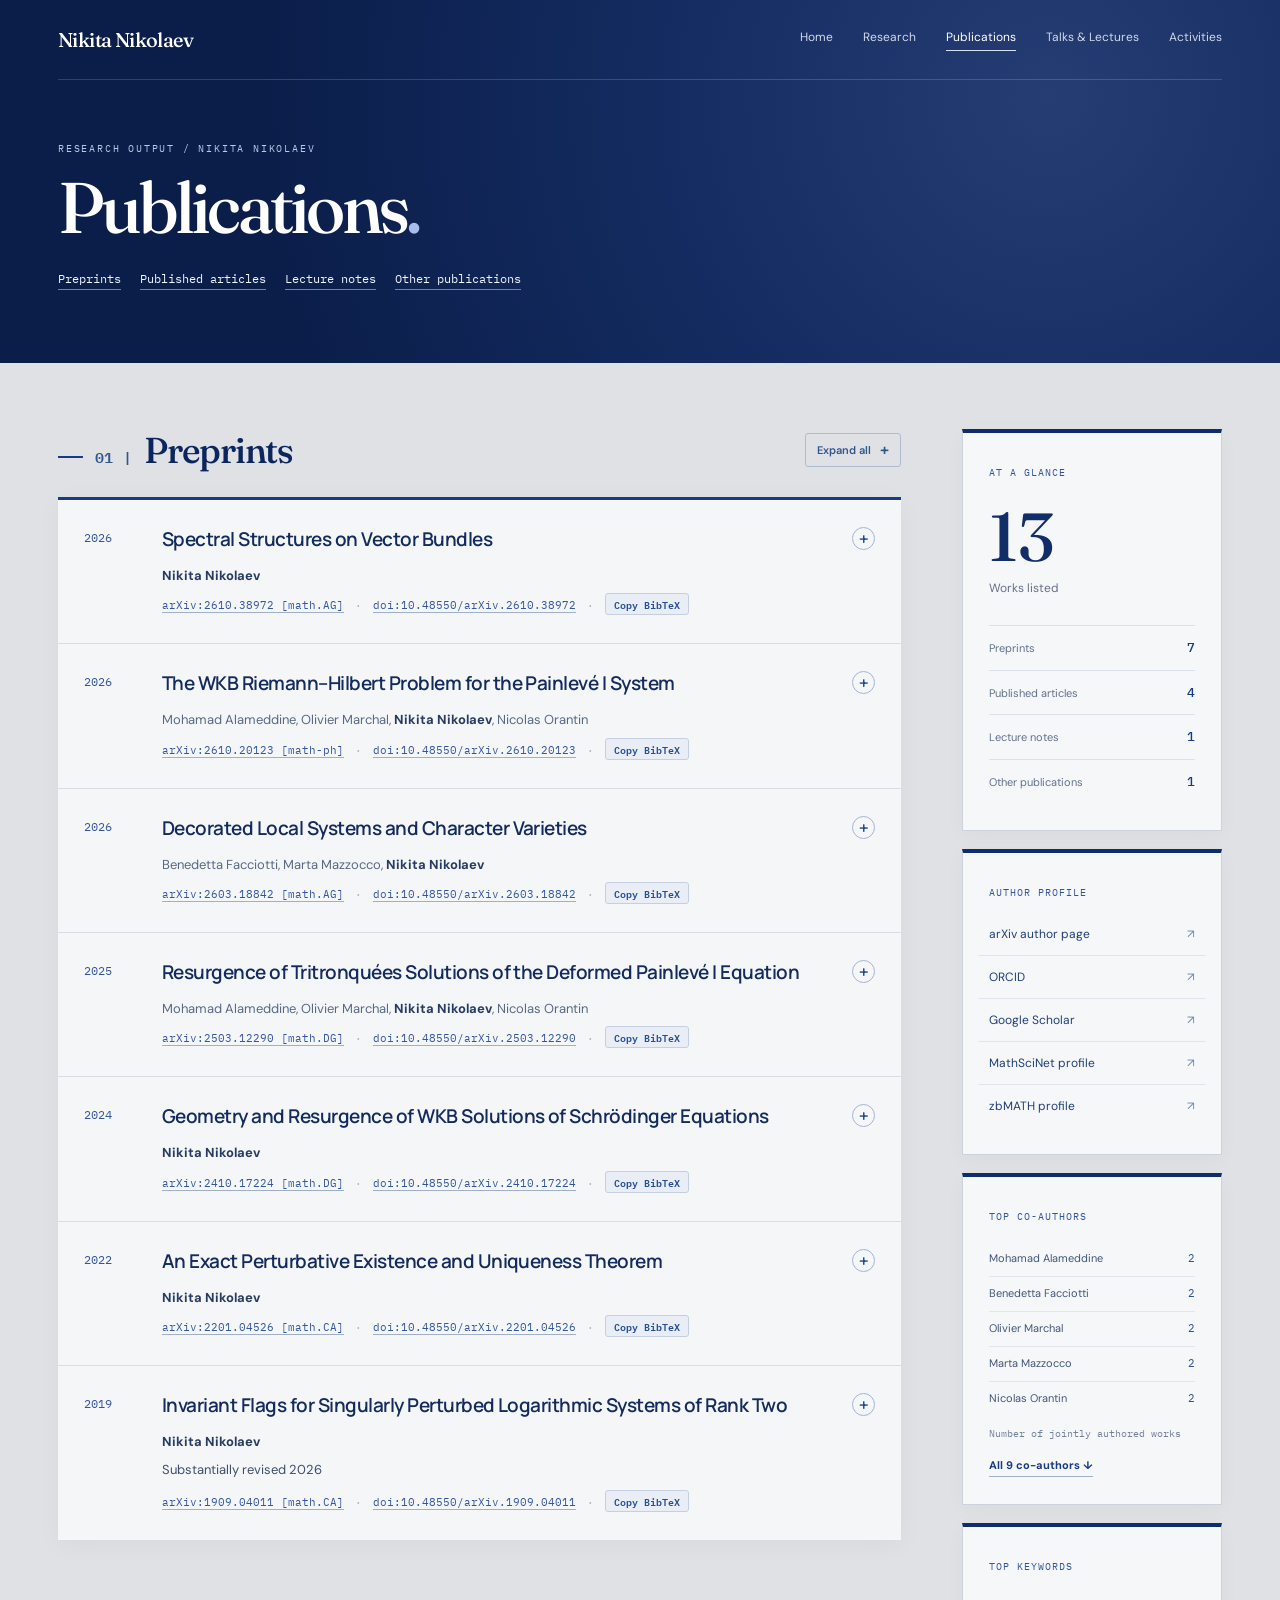
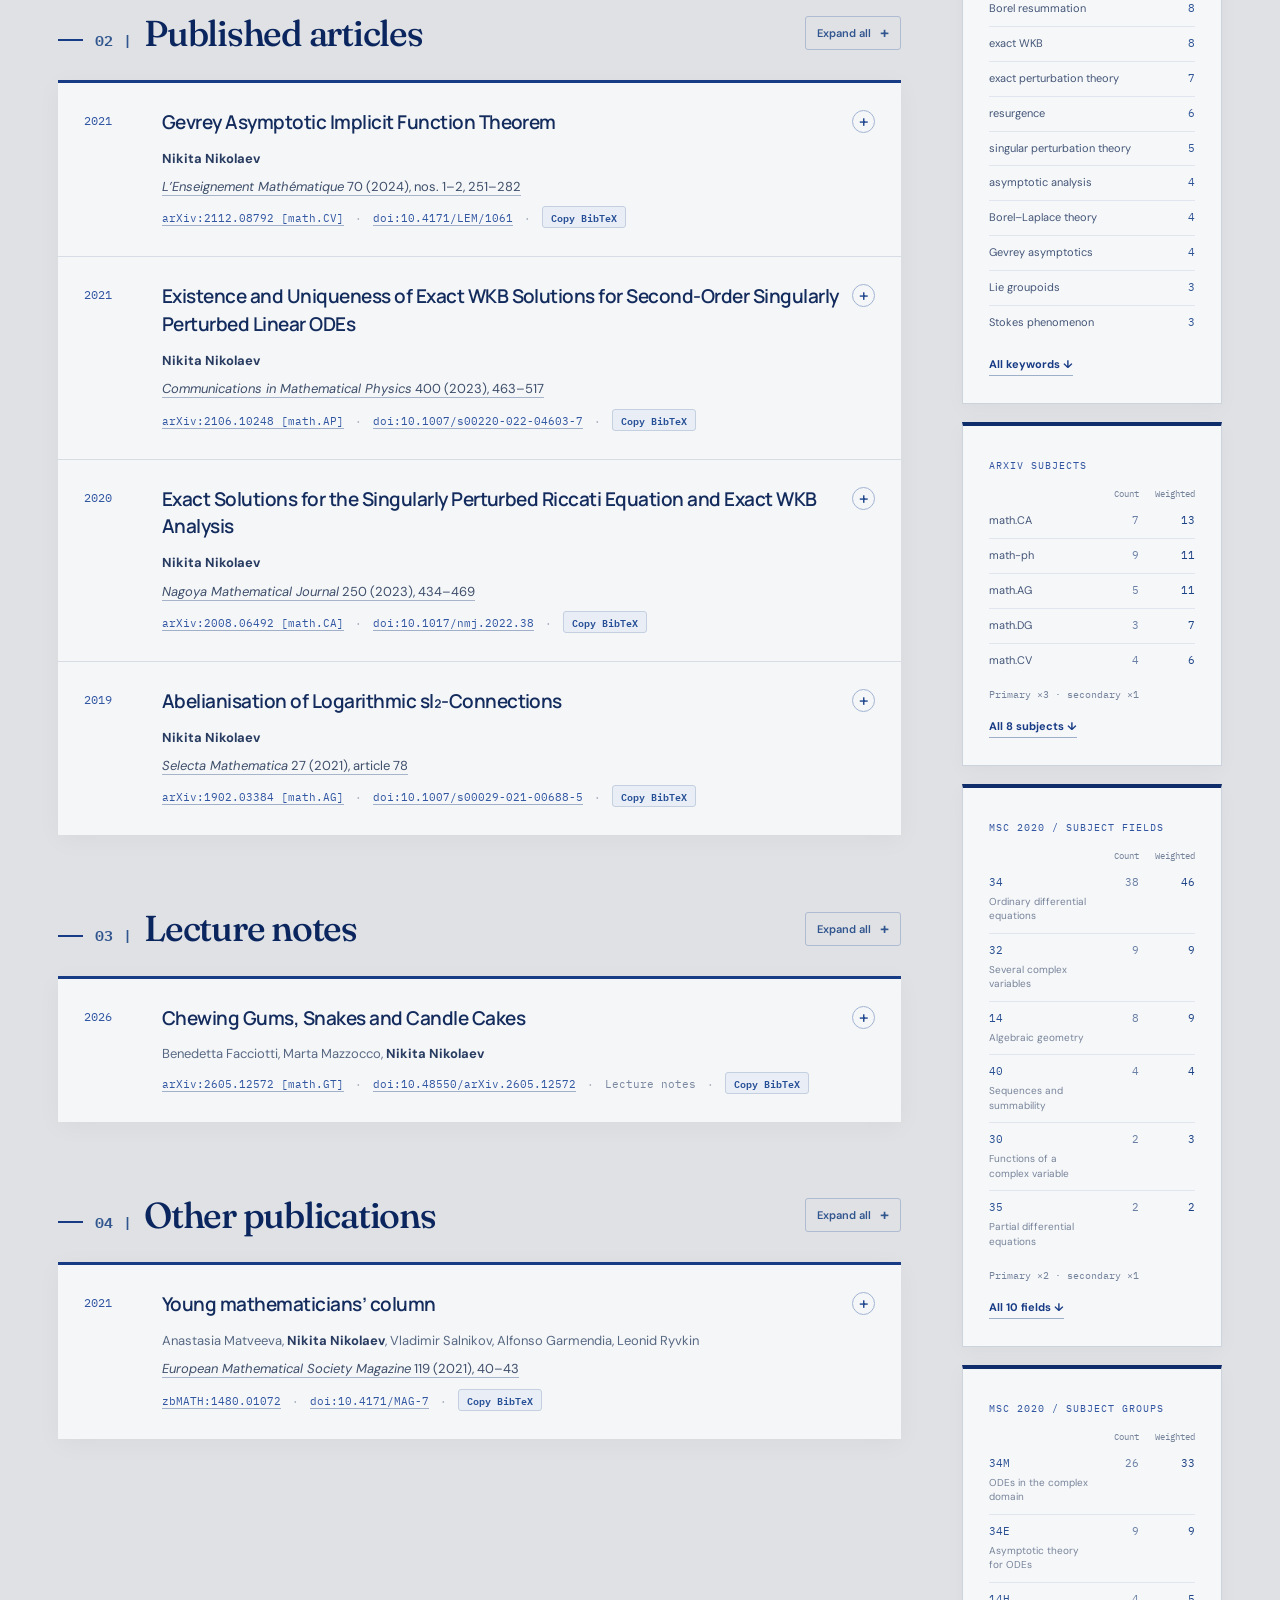
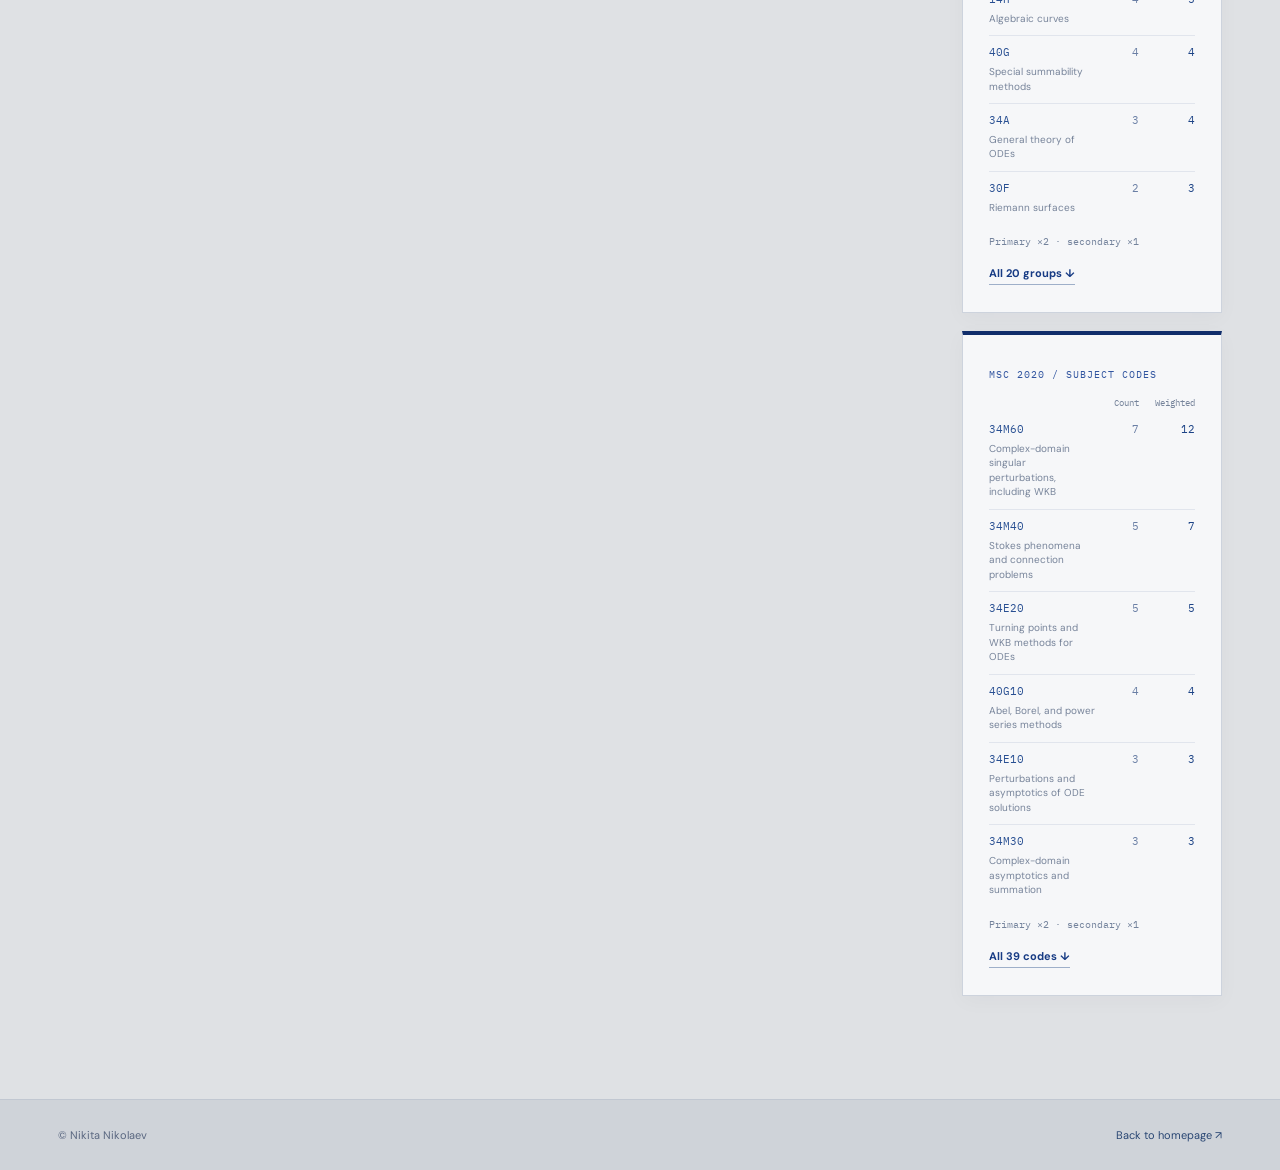
==== commit 25a4f26b: "Update invariant flags preprint for the 2026 revision" ====
--- a/publications.html
+++ b/publications.html
@@ -136,13 +136,14 @@
             <article class="d-pub-entry">
               <time datetime="2019">2019</time>
               <div>
-                <h3><button type="button" class="d-pub-title-toggle" aria-expanded="false" aria-controls="pub-1909-04011">Triangularisation of Singularly Perturbed Logarithmic Differential Systems of Rank 2 <span class="d-pub-toggle-icon" aria-hidden="true">+</span></button></h3>
-                <p class="d-pub-authors"><strong>Nikita Nikolaev</strong></p>
+                <h3><button type="button" class="d-pub-title-toggle" aria-expanded="false" aria-controls="pub-1909-04011">Invariant Flags for Singularly Perturbed Logarithmic Systems of Rank Two <span class="d-pub-toggle-icon" aria-hidden="true">+</span></button></h3>
+                <p class="d-pub-authors"><strong>Nikita Nikolaev</strong></p>
+                <p class="d-pub-venue">Substantially revised 2026</p>
                 <p class="d-pub-meta"><a href="https://arxiv.org/abs/1909.04011" target="_blank" rel="noopener noreferrer">arXiv:1909.04011 [math.CA]</a> <span class="d-pub-sep">·</span> <a href="https://doi.org/10.48550/arXiv.1909.04011" target="_blank" rel="noopener noreferrer">doi:10.48550/arXiv.1909.04011</a></p>
                 <div class="d-pub-disclosure-body" id="pub-1909-04011" hidden>
-                  <p>The paper establishes an upper-triangular normal form for certain singularly perturbed rank-two logarithmic differential systems, using gauge transformations compatible with Gevrey asymptotics. It also constructs families of Levelt filtrations whose limits recover relevant eigenspace decompositions.</p>
-                  <div class="d-pub-keywords"><span class="d-pub-keywords-label">Keywords</span>
-                    <ul class="d-pub-keywords-list"><li>singular perturbation theory</li><li>exact perturbation theory</li><li>Borel summation</li><li>singular differential systems</li><li>ordinary differential equations</li><li>Levelt filtration</li><li>asymptotic analysis</li><li>Gevrey asymptotics</li><li>resurgence</li></ul>
+                  <p>The paper constructs a canonical invariant flag for rank-two singularly perturbed logarithmic systems, with uniform factorial asymptotics and well-defined spectral limits. It relates this flag to the Levelt growth filtration and Borel resummation, and gives a uniform matching formula between WKB data and the exact Frobenius exponent at a double pole.</p>
+                  <div class="d-pub-keywords"><span class="d-pub-keywords-label">Keywords</span>
+                    <ul class="d-pub-keywords-list"><li>singular perturbation theory</li><li>exact perturbation theory</li><li>logarithmic differential systems</li><li>flag reduction</li><li>Levelt filtration</li><li>factorial asymptotics</li><li>Borel resummation</li></ul>
                   </div>
                   <div class="d-pub-keywords d-pub-msc"><span class="d-pub-keywords-label">MSC 2020</span><ul class="d-pub-keywords-list d-pub-msc-list"><li>34M60</li><li>34E10</li><li>34E20</li><li>40G10</li></ul></div>
                 </div>
@@ -296,9 +297,9 @@
           <span class="d-panel-label">TOP KEYWORDS</span>
           <ol class="d-freq-list">
             <li><span>Borel resummation</span><strong>8</strong></li><li><span>exact WKB</span><strong>8</strong></li>
-            <li><span>exact perturbation theory</span><strong>7</strong></li><li><span>resurgence</span><strong>7</strong></li>
-            <li><span>asymptotic analysis</span><strong>5</strong></li><li><span>Gevrey asymptotics</span><strong>5</strong></li>
-            <li><span>singular perturbation theory</span><strong>5</strong></li><li><span>Borel–Laplace theory</span><strong>4</strong></li>
+            <li><span>exact perturbation theory</span><strong>7</strong></li><li><span>resurgence</span><strong>6</strong></li>
+            <li><span>singular perturbation theory</span><strong>5</strong></li><li><span>asymptotic analysis</span><strong>4</strong></li>
+            <li><span>Borel–Laplace theory</span><strong>4</strong></li><li><span>Gevrey asymptotics</span><strong>4</strong></li>
             <li><span>Lie groupoids</span><strong>3</strong></li><li><span>Stokes phenomenon</span><strong>3</strong></li>
           </ol>
           <a class="d-index-link" href="research.html#keyword-index">All keywords ↓</a>
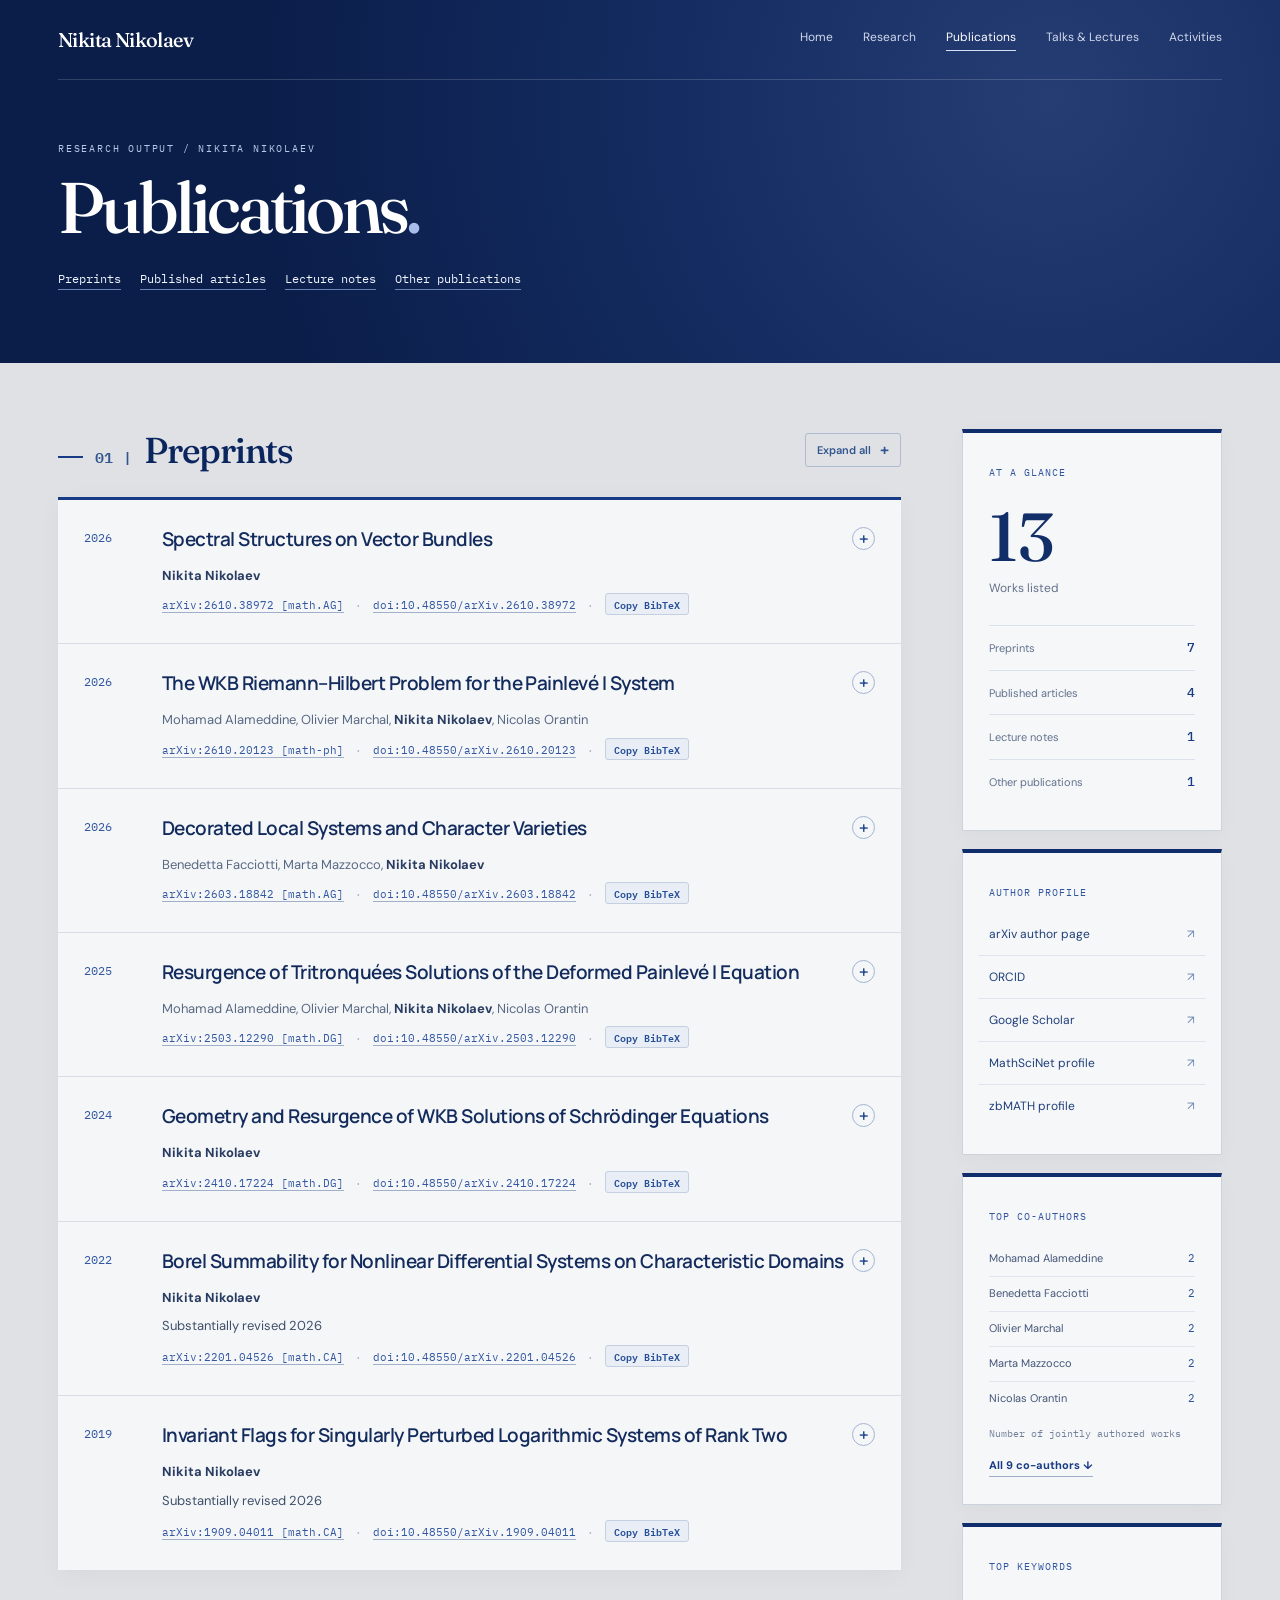
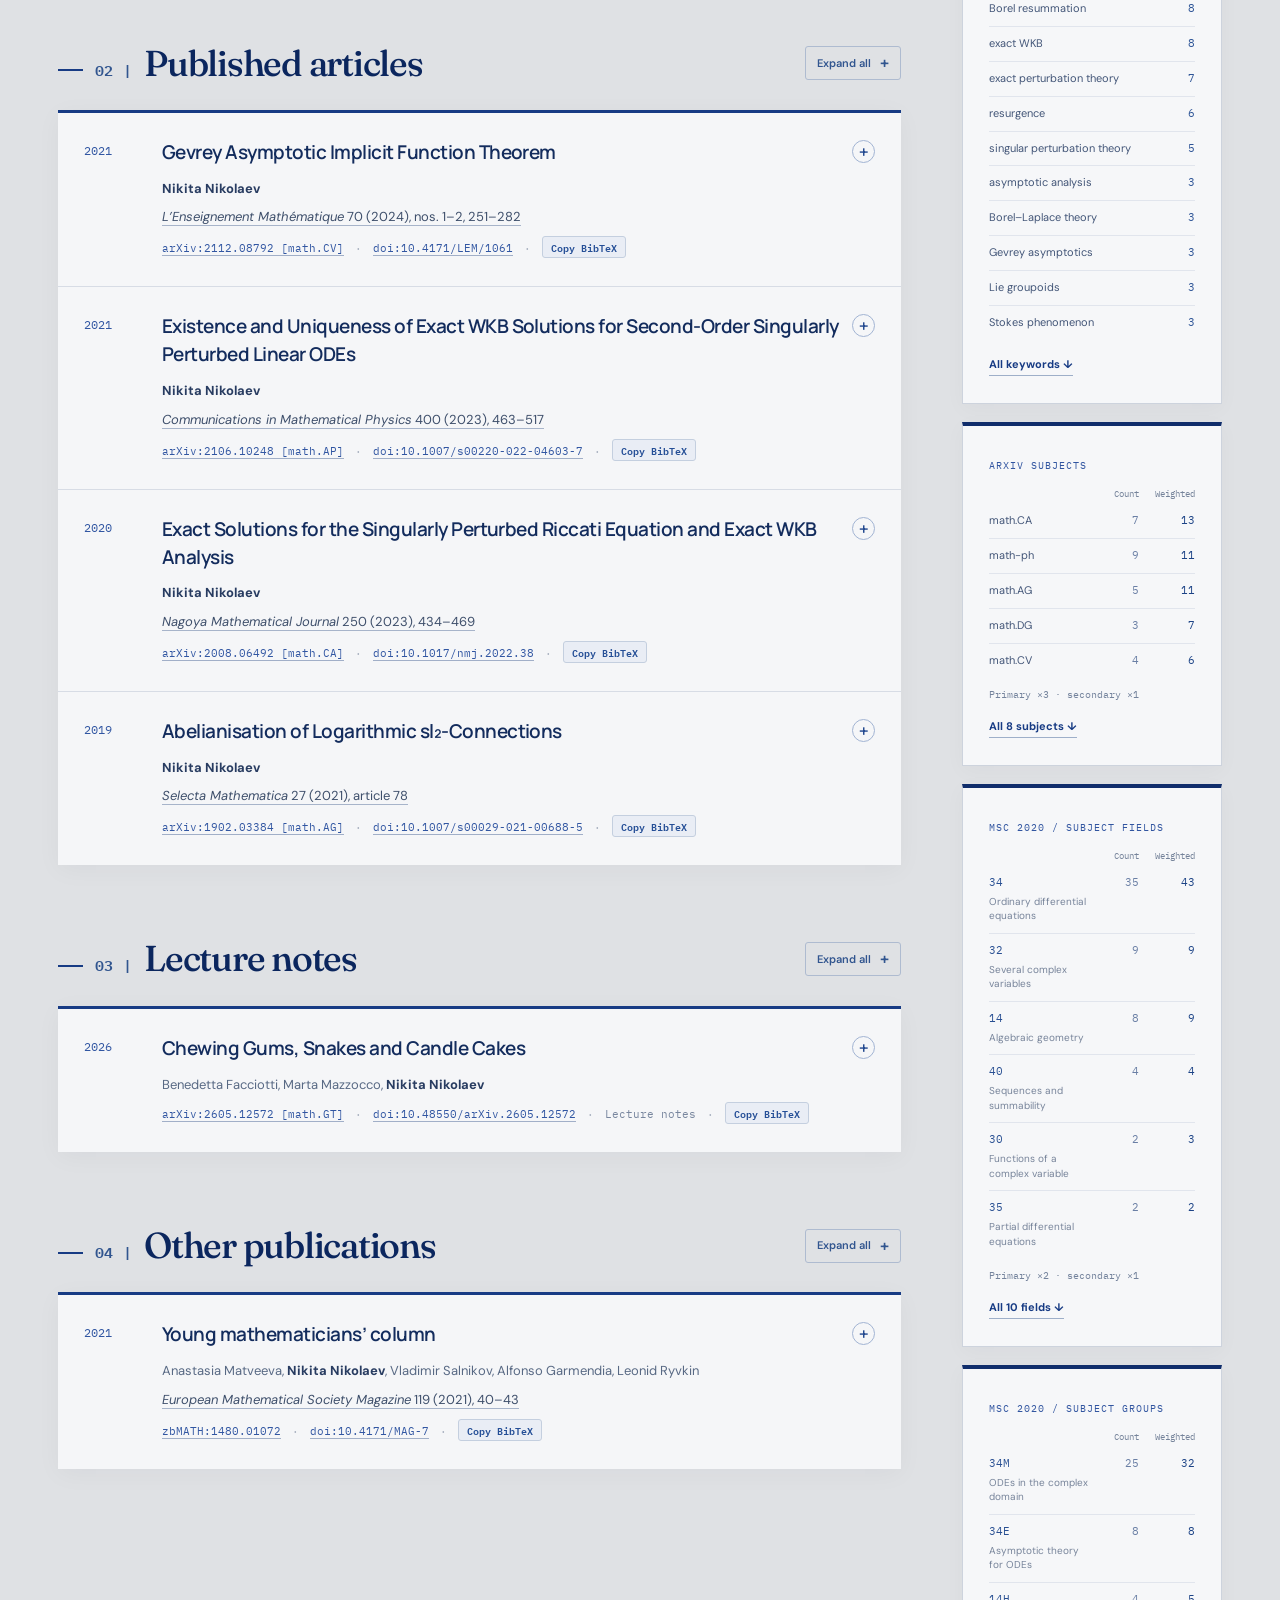
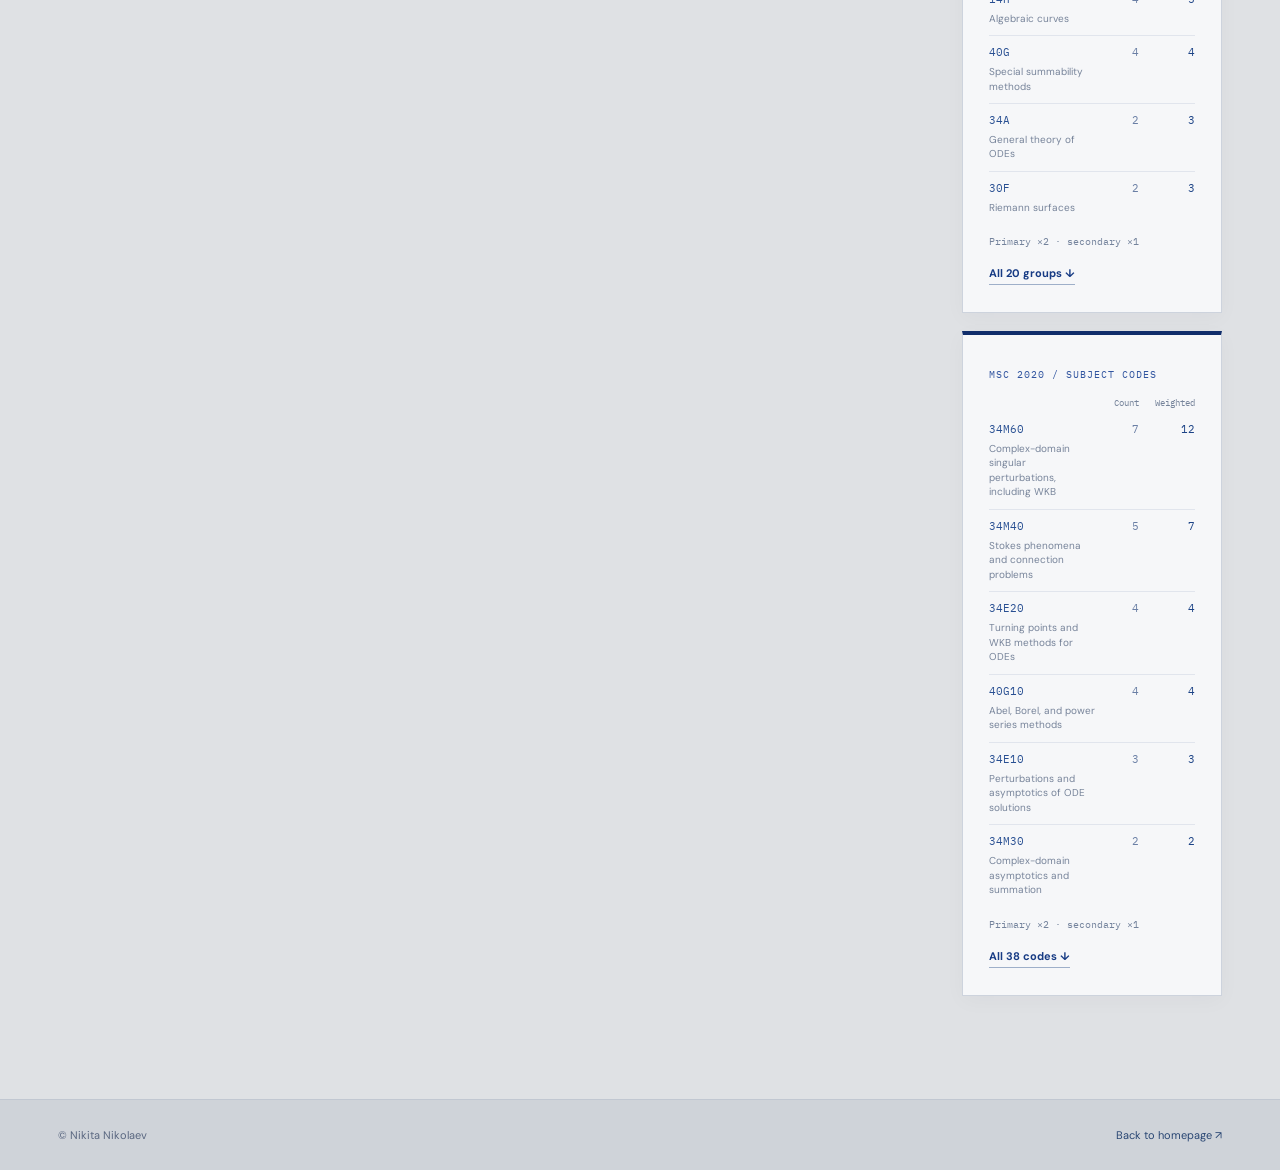
==== commit 715c0df7: "Update Borel summability preprint for the 2026 revision" ====
--- a/publications.html
+++ b/publications.html
@@ -121,15 +121,16 @@
             <article class="d-pub-entry">
               <time datetime="2022">2022</time>
               <div>
-                <h3><button type="button" class="d-pub-title-toggle" aria-expanded="false" aria-controls="pub-2201-04526">An Exact Perturbative Existence and Uniqueness Theorem <span class="d-pub-toggle-icon" aria-hidden="true">+</span></button></h3>
-                <p class="d-pub-authors"><strong>Nikita Nikolaev</strong></p>
+                <h3><button type="button" class="d-pub-title-toggle" aria-expanded="false" aria-controls="pub-2201-04526">Borel Summability for Nonlinear Differential Systems on Characteristic Domains <span class="d-pub-toggle-icon" aria-hidden="true">+</span></button></h3>
+                <p class="d-pub-authors"><strong>Nikita Nikolaev</strong></p>
+                <p class="d-pub-venue">Substantially revised 2026</p>
                 <p class="d-pub-meta"><a href="https://arxiv.org/abs/2201.04526" target="_blank" rel="noopener noreferrer">arXiv:2201.04526 [math.CA]</a> <span class="d-pub-sep">·</span> <a href="https://doi.org/10.48550/arXiv.2201.04526" target="_blank" rel="noopener noreferrer">doi:10.48550/arXiv.2201.04526</a></p>
                 <div class="d-pub-disclosure-body" id="pub-2201-04526" hidden>
-                  <p>An existence-and-uniqueness theorem for holomorphic solutions of singularly perturbed nonlinear differential systems with prescribed asymptotic expansions. Under a geometric condition on the linearisation, the exact solutions arise as Borel sums of formal perturbative series.</p>
-                  <div class="d-pub-keywords"><span class="d-pub-keywords-label">Keywords</span>
-                    <ul class="d-pub-keywords-list"><li>exact perturbation theory</li><li>singular perturbation theory</li><li>Borel resummation</li><li>Borel-Laplace theory</li><li>asymptotic analysis</li><li>Gevrey asymptotics</li><li>nonlinear ODEs</li><li>existence and uniqueness</li><li>nonlinear systems</li></ul>
-                  </div>
-                  <div class="d-pub-keywords d-pub-msc"><span class="d-pub-keywords-label">MSC 2020</span><ul class="d-pub-keywords-list d-pub-msc-list"><li>34M60</li><li>34M04</li><li>34M30</li><li>34E15</li><li>34E20</li><li>34A12</li><li>34A34</li></ul></div>
+                  <p>We investigate singularly perturbed nonlinear complex differential systems of the form <math><mi>ℏ</mi><msub><mo>∂</mo><mi>x</mi></msub><mi>f</mi><mo>=</mo><mi>F</mi><mo>(</mo><mi>x</mi><mo>,</mo><mi>ℏ</mi><mo>,</mo><mi>f</mi><mo>)</mo></math>, where <math><mi>ℏ</mi></math> is a small complex perturbation parameter. We give geometric and analytic conditions under which the formal perturbative solution associated with a fixed regular leading-order branch is locally uniformly Borel summable. This leads to an existence and uniqueness theorem of holomorphic solutions with prescribed perturbative expansion. We give an explicit triangular example and a self-contained application to the singularly perturbed Painlevé I equation.</p>
+                  <div class="d-pub-keywords"><span class="d-pub-keywords-label">Keywords</span>
+                    <ul class="d-pub-keywords-list"><li>exact perturbation theory</li><li>singular perturbation theory</li><li>Borel resummation</li><li>factorial asymptotics</li><li>nonlinear differential systems</li><li>Painlevé I</li></ul>
+                  </div>
+                  <div class="d-pub-keywords d-pub-msc"><span class="d-pub-keywords-label">MSC 2020</span><ul class="d-pub-keywords-list d-pub-msc-list"><li><a href="https://zbmath.org/classification/?q=cc%3A34M60" target="_blank" rel="noopener noreferrer" aria-label="MSC 34M60 (primary) on zbMATH">34M60</a> (primary)</li><li>34M04</li><li>34E15</li><li>34A34</li></ul></div>
                 </div>
               </div>
             </article>
@@ -298,8 +299,8 @@
           <ol class="d-freq-list">
             <li><span>Borel resummation</span><strong>8</strong></li><li><span>exact WKB</span><strong>8</strong></li>
             <li><span>exact perturbation theory</span><strong>7</strong></li><li><span>resurgence</span><strong>6</strong></li>
-            <li><span>singular perturbation theory</span><strong>5</strong></li><li><span>asymptotic analysis</span><strong>4</strong></li>
-            <li><span>Borel–Laplace theory</span><strong>4</strong></li><li><span>Gevrey asymptotics</span><strong>4</strong></li>
+            <li><span>singular perturbation theory</span><strong>5</strong></li><li><span>asymptotic analysis</span><strong>3</strong></li>
+            <li><span>Borel–Laplace theory</span><strong>3</strong></li><li><span>Gevrey asymptotics</span><strong>3</strong></li>
             <li><span>Lie groupoids</span><strong>3</strong></li><li><span>Stokes phenomenon</span><strong>3</strong></li>
           </ol>
           <a class="d-index-link" href="research.html#keyword-index">All keywords ↓</a>
@@ -321,7 +322,7 @@
           <span class="d-panel-label">MSC 2020 / SUBJECT FIELDS</span>
           <div class="d-freq-column-head"><span>Count</span><span>Weighted</span></div>
           <ol class="d-freq-list d-freq-dual">
-            <li><span><code>34</code><small>Ordinary differential equations</small></span><span class="d-freq-numbers"><span>38</span><strong>46</strong></span></li>
+            <li><span><code>34</code><small>Ordinary differential equations</small></span><span class="d-freq-numbers"><span>35</span><strong>43</strong></span></li>
             <li><span><code>32</code><small>Several complex variables</small></span><span class="d-freq-numbers"><span>9</span><strong>9</strong></span></li>
             <li><span><code>14</code><small>Algebraic geometry</small></span><span class="d-freq-numbers"><span>8</span><strong>9</strong></span></li>
             <li><span><code>40</code><small>Sequences and summability</small></span><span class="d-freq-numbers"><span>4</span><strong>4</strong></span></li>
@@ -335,11 +336,11 @@
           <span class="d-panel-label">MSC 2020 / SUBJECT GROUPS</span>
           <div class="d-freq-column-head"><span>Count</span><span>Weighted</span></div>
           <ol class="d-freq-list d-freq-dual">
-            <li><span><code>34M</code><small>ODEs in the complex domain</small></span><span class="d-freq-numbers"><span>26</span><strong>33</strong></span></li>
-            <li><span><code>34E</code><small>Asymptotic theory for ODEs</small></span><span class="d-freq-numbers"><span>9</span><strong>9</strong></span></li>
+            <li><span><code>34M</code><small>ODEs in the complex domain</small></span><span class="d-freq-numbers"><span>25</span><strong>32</strong></span></li>
+            <li><span><code>34E</code><small>Asymptotic theory for ODEs</small></span><span class="d-freq-numbers"><span>8</span><strong>8</strong></span></li>
             <li><span><code>14H</code><small>Algebraic curves</small></span><span class="d-freq-numbers"><span>4</span><strong>5</strong></span></li>
             <li><span><code>40G</code><small>Special summability methods</small></span><span class="d-freq-numbers"><span>4</span><strong>4</strong></span></li>
-            <li><span><code>34A</code><small>General theory of ODEs</small></span><span class="d-freq-numbers"><span>3</span><strong>4</strong></span></li>
+            <li><span><code>34A</code><small>General theory of ODEs</small></span><span class="d-freq-numbers"><span>2</span><strong>3</strong></span></li>
             <li><span><code>30F</code><small>Riemann surfaces</small></span><span class="d-freq-numbers"><span>2</span><strong>3</strong></span></li>
           </ol>
           <p class="d-freq-rule">Primary ×2 · secondary ×1</p>
@@ -351,13 +352,13 @@
           <ol class="d-freq-list d-freq-dual">
             <li><span><code>34M60</code><small>Complex-domain singular perturbations, including WKB</small></span><span class="d-freq-numbers"><span>7</span><strong>12</strong></span></li>
             <li><span><code>34M40</code><small>Stokes phenomena and connection problems</small></span><span class="d-freq-numbers"><span>5</span><strong>7</strong></span></li>
-            <li><span><code>34E20</code><small>Turning points and WKB methods for ODEs</small></span><span class="d-freq-numbers"><span>5</span><strong>5</strong></span></li>
+            <li><span><code>34E20</code><small>Turning points and WKB methods for ODEs</small></span><span class="d-freq-numbers"><span>4</span><strong>4</strong></span></li>
             <li><span><code>40G10</code><small>Abel, Borel, and power series methods</small></span><span class="d-freq-numbers"><span>4</span><strong>4</strong></span></li>
             <li><span><code>34E10</code><small>Perturbations and asymptotics of ODE solutions</small></span><span class="d-freq-numbers"><span>3</span><strong>3</strong></span></li>
-            <li><span><code>34M30</code><small>Complex-domain asymptotics and summation</small></span><span class="d-freq-numbers"><span>3</span><strong>3</strong></span></li>
+            <li><span><code>34M30</code><small>Complex-domain asymptotics and summation</small></span><span class="d-freq-numbers"><span>2</span><strong>2</strong></span></li>
           </ol>
           <p class="d-freq-rule">Primary ×2 · secondary ×1</p>
-          <a class="d-index-link" href="research.html#msc-index">All 39 codes ↓</a>
+          <a class="d-index-link" href="research.html#msc-index">All 38 codes ↓</a>
         </div>
 
       </aside>
